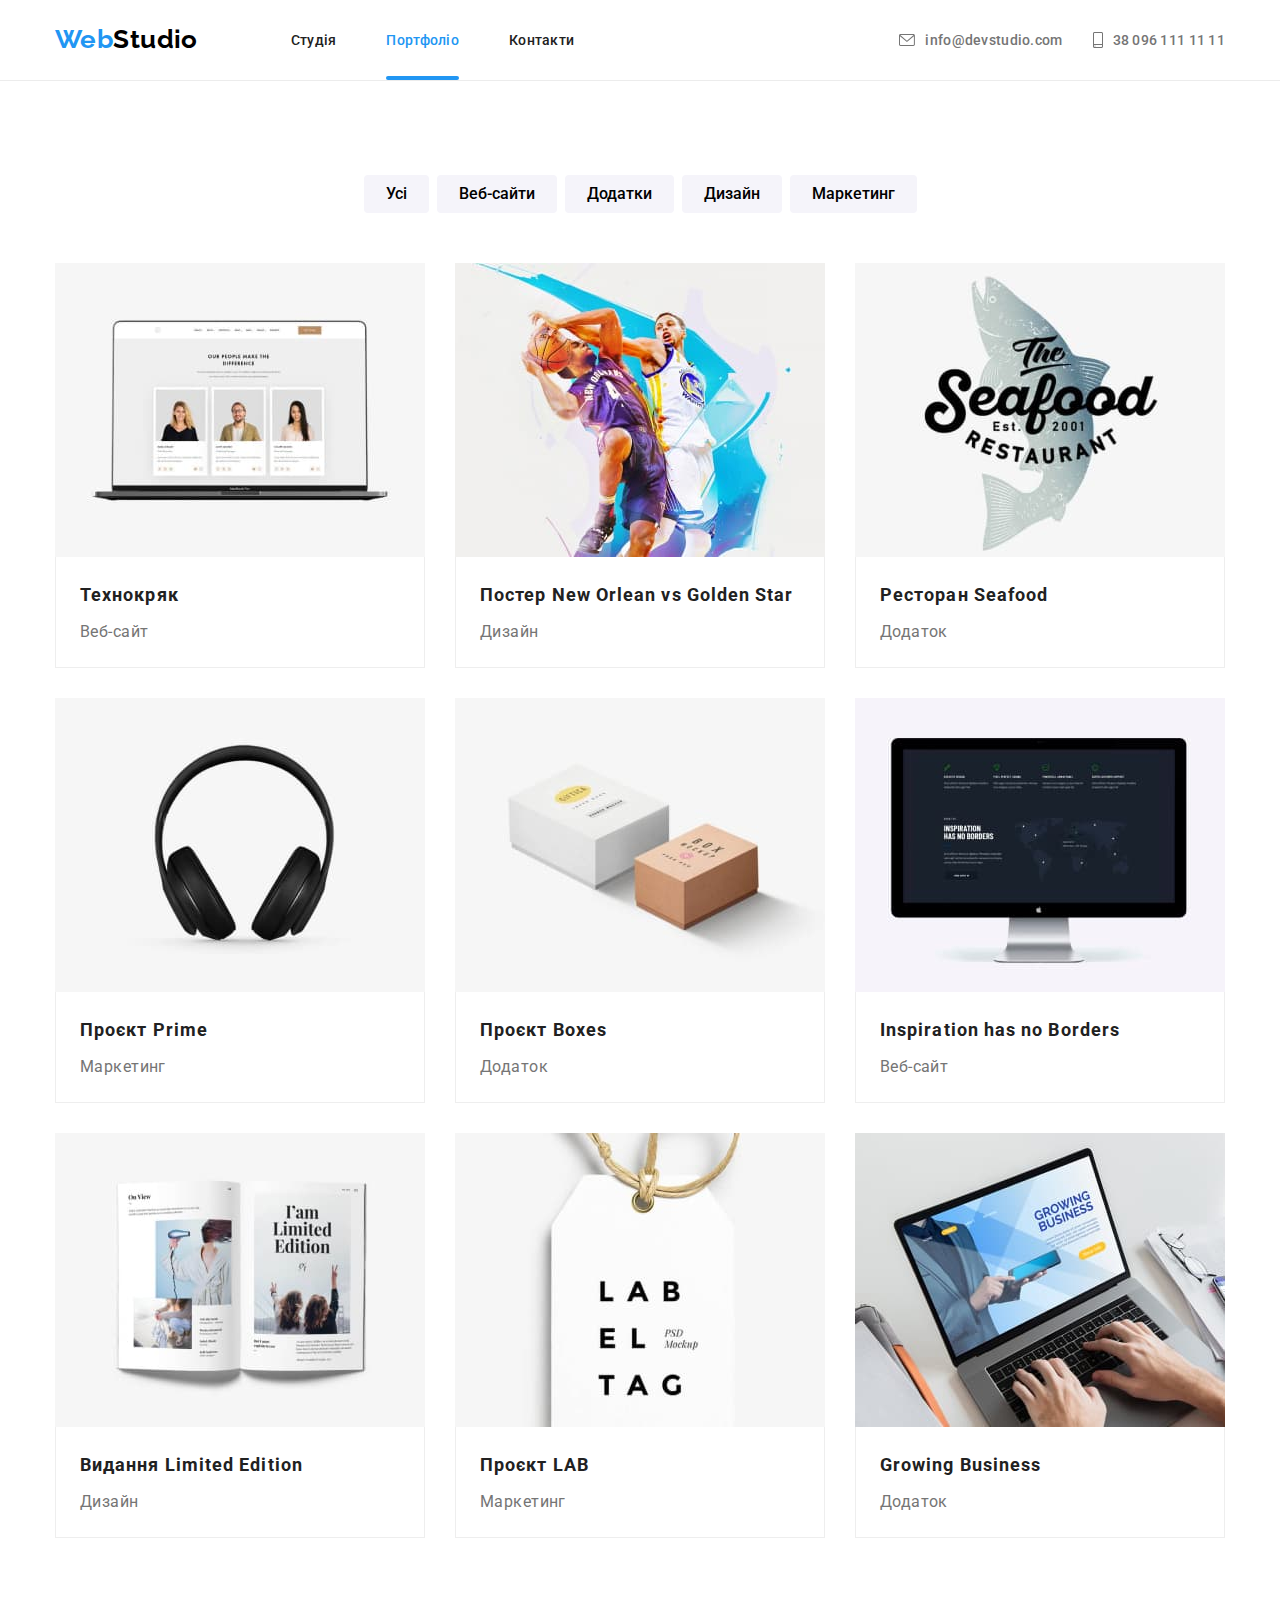
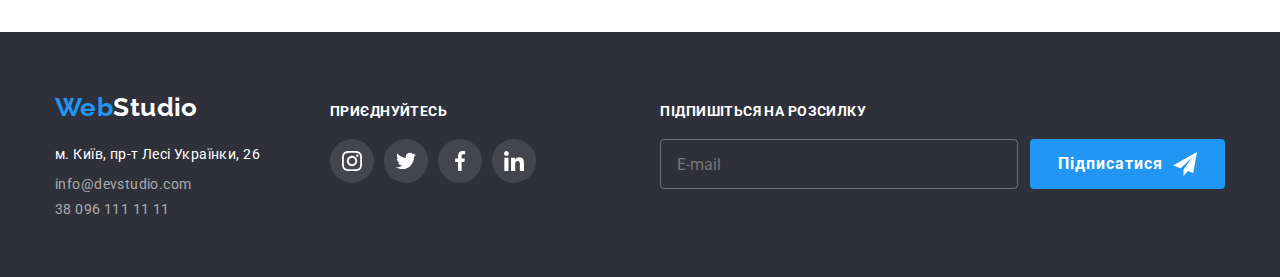
==== portfolio.html @ 938c1443 "Initial commit" ====
<!DOCTYPE html>
<html lang="uk">
<head>
    <meta charset="UTF-8">
    <meta http-equiv="X-UA-Compatible" content="IE=edge">
    <meta name="viewport" content="width=device-width, initial-scale=1.0">
    <title>Портфоліо</title>
    <link rel="preconnect" href="https://fonts.googleapis.com" />
    <link rel="preconnect" href="https://fonts.gstatic.com" crossorigin />
    <link href="https://fonts.googleapis.com/css2?family=Raleway:wght@700&family=Roboto:wght@400;500;700;900&display=swap" rel="stylesheet" />
    <link rel="stylesheet" href="https://cdnjs.cloudflare.com/ajax/libs/modern-normalize/1.1.0/modern-normalize.css" integrity="sha512-Y0MM+V6ymRKN2zStTqzQ227DWhhp4Mzdo6gnlRnuaNCbc+YN/ZH0sBCLTM4M0oSy9c9VKiCvd4Jk44aCLrNS5Q==" crossorigin="anonymous" referrerpolicy="no-referrer" />
    <link rel="stylesheet" href="./css/styles.css" />
</head>
<body>
    <header class="header">
        <div class="container link-item">
            
            <nav class="nav">
            <a class="text" href="/"><span class="web">Web</span>Studio</a>
            <ul class="header-container">
                <li class="item"><a class="header-nav-link" href="./index.html">Студія</a>
        </li>
                <li class="item">
                    <div class="position-header">
                 <a class="header-nav-link  courrent" href="./portfolio.html">
                 Портфоліо
                 </a>
             </div>
                </li>
                <li class="item">
                 <a class="header-nav-link" href="#">
                    Контакти
                 </a>
            </li>
            </ul>
            </nav>
        
            <ul class="link-item contacts-flex">
                <li>
                <a class="contacts" href="mailto:info@devstudio.com"><svg class="header-icon" width="16" height="12">
                    <use href="./images/icons.svg#icon-envelope"></use>
                </svg> info@devstudio.com</a>
            </li>
            <li>
                <a class="contacts" href="tel:+380961111111"><svg class="header-icon" width="10"  height="16">
                    <use href="./images/icons.svg#icon-smartphone"></use>
                </svg> 38 096 111 11 11</a>
            </li>
            </ul>
        </div>
    </header>
<main>
    <section class="section">
        <div class="container">
<h1 hidden>Портфоліо</h1>
<ul class="button-list">
    <li>
        <button class="button-portfolio" type="button">
            Усі </button>
    </li>
    
    <li>
        <button class="button-portfolio" type="button">
            Веб-сайти </button>
    </li>
    
    <li>
        <button class="button-portfolio" type="button">
            Додатки </button>
    </li>

    <li>
        <button class="button-portfolio" type="button">
            Дизайн </button>
    </li>
    
    <li>
        <button class="button-portfolio" type="button">
            Маркетинг </button>
    </li>
</ul>
    
<ul class="portt">

    <li class="item-portfolio">
        <a class="item-portfolio-link" href="">
            <div class="portfolio-thumb">
        <img src="./images/port1.jpg" alt="Технокряк"  width=370  height="294">
        <p class="overlay">Ресурс пропонує комплексні пропозиції з різним рівнем функціоналу та
            сервісів. Все це дозволить відвідувачу отримати
            вичерпні відомості про компанію чи приватну особу.</p>        
    </div>
<div class="img-port">
            <h2 class="portfolio-title">Технокряк</h2>
            <p class="portfolio-paragraf">Веб-сайт</p>
</div>
        </a>
    </li>

    <li class="item-portfolio">
        <div class="portfolio-thumb">
        <a class="item-portfolio-link" href="/">
        <img src="./images/port2.jpg" alt="Постер New Orlean vs Golden Star"  width=370  height="294">
        <p class="overlay">Ресурс пропонує комплексні пропозиції з різним рівнем функціоналу та
            сервісів. Все це дозволить відвідувачу отримати
            вичерпні відомості про компанію чи приватну особу.</p>        
        </a>
    </div>
        <div class="img-port">
        <h2 class="portfolio-title">Постер New Orlean vs Golden Star</h2>
        <p class="portfolio-paragraf">Дизайн</p>
        </div>
    </li>
    
    <li class="item-portfolio">
        <div class="portfolio-thumb">
        <a class="item-portfolio-link" href="/">
        <img src="./images/port3.jpg" alt="Ресторан Seafood"  width=370  height="294">
        <p class="overlay">Ресурс пропонує комплексні пропозиції з різним рівнем функціоналу та
            сервісів. Все це дозволить відвідувачу отримати
            вичерпні відомості про компанію чи приватну особу.</p>        
        </a>
    </div>
        <div class="img-port">
        <h2 class="portfolio-title">Ресторан Seafood</h2>
        <p class="portfolio-paragraf">Додаток</p>
    </div>
</li>
    <li class="item-portfolio">
        <div class="portfolio-thumb">
        <a class="item-portfolio-link" href="/">
        <img src="./images/port4.jpg" alt="Проєкт Prime"  width=370  height="294">
        <p class="overlay">Ресурс пропонує комплексні пропозиції з різним рівнем функціоналу та
            сервісів. Все це дозволить відвідувачу отримати
            вичерпні відомості про компанію чи приватну особу. </p> 
        </a>
    </div>
        <div class="img-port">
        <h2 class="portfolio-title">Проєкт Prime</h2>
        <p class="portfolio-paragraf">Маркетинг</p>
    </div>
    </li>
    <li class="item-portfolio">
        <div class="portfolio-thumb">
        <a class="item-portfolio-link" href="/">
        <img src="./images/port5.jpg" alt="Проєкт Boxes"  width=370  height="294">
        <p class="overlay">Ресурс пропонує комплексні пропозиції з різним рівнем функціоналу та
            сервісів. Все це дозволить відвідувачу отримати
            вичерпні відомості про компанію чи приватну особу. </p>        
        </a>
    </div>
        <div class="img-port">
        <h2 class="portfolio-title">Проєкт Boxes</h2>
        <p class="portfolio-paragraf">Додаток</p>
    </div>
    </li>
    <li class="item-portfolio">
        <div class="portfolio-thumb">
        <a class="item-portfolio-link" href="">
        <img src="./images/port6.jpg" alt="Inspiration has no Borders"  width=370  height="294">
        <p class="overlay">Ресурс пропонує комплексні пропозиції з різним рівнем функціоналу та
            сервісів. Все це дозволить відвідувачу отримати
            вичерпні відомості про компанію чи приватну особу.</p>        
        </a>
    </div>
        <div class="img-port">
        <h2 class="portfolio-title">Inspiration has no Borders</h2>
        <p class="portfolio-paragraf">Веб-сайт</p>
</div>
    </li>
    <li class="item-portfolio">
        <div class="portfolio-thumb">
        <a class="item-portfolio-link" href="">
        <img src="./images/port7.jpg" alt="Видання Limited Edition"  width=370  height="294">
        <p class="overlay">Ресурс пропонує комплексні пропозиції з різним рівнем функціоналу та
            сервісів. Все це дозволить відвідувачу отримати
            вичерпні відомості про компанію чи приватну особу.</p>        
        </a>
    </div>
        <div class="img-port">
        <h2 class="portfolio-title">Видання Limited Edition</h2>
        <p class="portfolio-paragraf">Дизайн</p>
        </div>
    </li>
    <li class="item-portfolio">
        <div class="portfolio-thumb">
        <a class="item-portfolio-link" href="">
        <img src="./images/port8.jpg" alt="Проєкт LAB"  width=370  height="294">
        <p class="overlay">Ресурс пропонує комплексні пропозиції з різним рівнем функціоналу та
            сервісів. Все це дозволить відвідувачу отримати
            вичерпні відомості про компанію чи приватну особу.</p>        
        </a>
    </div>
        <div class="img-port">
        <h2 class="portfolio-title">Проєкт LAB</h2>
        <p class="portfolio-paragraf">Маркетинг</p>
        </div>
    </li>
    <li class="item-portfolio">
        <div class="portfolio-thumb">
        <a class="item-portfolio-link" href="">
        <img src="./images/port9.jpg" alt="Growing Business"  width=370  height="294">
        <p class="overlay">Ресурс пропонує комплексні пропозиції з різним рівнем функціоналу та
            сервісів. Все це дозволить відвідувачу отримати
            вичерпні відомості про компанію чи приватну особу.</p>        
        </a>
    </div>
        <div class="img-port">
        <h2 class="portfolio-title">Growing Business</h2>
        <p class="portfolio-paragraf">Додаток</p>
        </div>
    </li>
</ul>
</div>
    </section>

</main>
<footer class="footer-fon">
    <div class="container foter-container">
    <div class="address-wrap">
    <a href="/" class=logo-footer>
        <span class="web">Web</span><span class="studio-white">Studio</span>
    </a>
    <address>
        <ul>
            <li class="item-footer">
                <a class="footer-google" href="https://goo.gl/maps/ibuLNQxGVC2uv8bN8">м. Київ, пр-т Лесі Українки, 26</a>
            </li>
            <li class="item-footer">
                <a class="footer-text" href="mailto:info@devstudio.com">info@devstudio.com</a>
            </li>
            <li>
                <a class="footer-text" href="tel:+380961111111">38 096 111 11 11</a>
            </li>
        </ul>
    </address>
    </div>
    <div>
    <p class="benefits-footer">приєднуйтесь</p>
    <ul class="footer-soc-list">
        <li class="footer-soc-item">
        <a class="footer-soc-link" href="">
            <svg width="20" height="20" class="footer-soc-icon">
            <use href="./images/icons.svg#icon-instagram"></use>
            </svg>
        </a>
    </li>
    <li class="footer-soc-item">
        <a class="footer-soc-link" href="">
            <svg width="20" height="20" class="footer-soc-icon">
                <use href="./images/icons.svg#icon-twittericon"></use>
            </svg>
        </a>
    </li>
    <li class="footer-soc-item">
        <a class="footer-soc-link" href="">
            <svg width="20" height="20" class="footer-soc-icon">
                <use href="./images/icons.svg#icon-facebookicon"></use>
            </svg>
        </a>
    </li>
    <li class="footer-soc-item">
        <a class="footer-soc-link" href="">
            <svg width="20" height="20" class="footer-soc-icon">
                <use href="./images/icons.svg#icon-linkedinicon"></use>
            </svg>
        </a>
    </li>
</ul>
</div>
    <form class="form-footer-input">
        <p class="label-footer">Підпишіться на розсилку</p>
        <div class="input-flex">
        <input class="footer-mail-input" type="text" placeholder="E-mail" name="mail-footer" required>
                <button class="button-footer" type="button">Підписатися<svg class="icon-footer-button" width="24" height="24">
                    <use href="./images/icons.svg#icon-iconsend"></use>
                </svg> 
            </button>
        </div>
        </form>
    </div>
    </footer>
</body>
</html>
---- css/styles.css ----
:root
{
    --blue: #2196F3;
    --white: #ffffff;
    --gray: #757575;
    --footer: rgba(255, 255, 255, 0.6);
    --logo-blk: #000000;
    --fon-footer: #2F303A;
    --botton-two: #F5F4FA;
    --border: #EEEEEE;
    --icon-fill: #AFB1B8;
    --icon-footer:rgba(255, 255, 255, 0.1);
    --close: rgba(0, 0, 0, 0.1);
    

}
h1,
h2,
h3,
h4,
h5,
h6,
p 
{
    margin: 0;
}
ul
{
    list-style: none;
    margin: 0;
    padding: 0;
}
body{
    font-family: 'Roboto', sans-serif;
    font-size: 14px;
    letter-spacing: 0.03em;
    color: #212121;
    

}
img
{
    display: block;
}
button{cursor: p;}
.text 
{
    text-decoration: none;
}
:active, :hover, :focus {
    outline: 0;
    outline-offset: 0;
}

.cards {
border: 1px solid var(--border);
}

.header-nav-link

{
text-decoration: none;
color:inherit ;
font-weight: 500;
line-height: 1.1428;
letter-spacing: 0.02em;
padding-top: 32px;
padding-bottom: 32px;
display: flex;
position: relative;
transition: color 250ms cubic-bezier(0.4, 0, 0.2, 1);
}





.courrent::after {
    position: absolute;
    left: 0;
    bottom: 0;
    content: '';
    width: 100%;
    height: 4px;
    background-color: var(--blue);
    border-radius: 2px;
}





.header-nav-link:hover,
.header-nav-link:focus
{
color: var(--blue);

}
.contacts:hover,
.contacts:focus
{
color: var(--blue);}





.courrent
{
    color: var(--blue);

}
.web
{
font-family: 'Raleway';
font-weight: 700;
font-size: 26px;
line-height: 1.1923;
color: var(--blue);}
.header
{
border-bottom: 1px solid #ECECEC;;
}
.nav{
display: flex;
margin-right: auto;
}
.text {
font-family: 'Raleway';
font-weight: 700;
font-size: 26px;
line-height: 1.1923;
color: var(--logo-blk);
display: flex;
margin-right: 93px;
padding-top: 24px;
padding-bottom: 25px;


}
.fon
{
    background-color: var(--botton-two);
}
.studio-white {
font-family: 'Raleway';
font-weight: 700;
font-size: 26px;
line-height: 1.1923;
color: var(--white);

}

.footer-fon
{
padding: 60px 0;
background-color: var(--fon-footer);



}

.contacts
{
    font-weight: 500;
    line-height: 1.1428;
    letter-spacing: 0.02em;
    color: var(--gray);
    text-decoration: none;
    display: flex;
    align-items: center;
    padding-top: 32px;
    padding-bottom: 32px;
    transition: color 250ms cubic-bezier(0.4, 0, 0.2, 1);
}

.section.padding-zero{
padding-top: 0;    
}
.header-icon{
    margin-right: 10px;
    fill: currentColor;
}



.hero {
    font-weight: 900;
    font-size: 44px;
    line-height: 1.3636; 
    letter-spacing: 0.06em;
    text-transform: uppercase;
    color: var(--white);
    width: 696px;
    margin-left: auto;
    margin-right: auto;
    text-align: center;
    margin-bottom: 30px;
}
.color-section
{
    padding: 200px 0;
    background-image: linear-gradient(rgba(47, 48, 58, 0.4), rgba(47, 48, 58, 0.4)
    ), url(../images/imgsection.jpg);
    max-width: 1600px;
    background-repeat: no-repeat;
    background-size: cover;
    margin: 0 auto;
    }

.button-section-index
{
font-weight: 700;
font-size: 16px;
line-height: 1.875;
letter-spacing: 0.06em;
cursor: pointer;
background: var(--blue);
color: var(--white);
border-radius: 4px;
border: none;
padding: 10px 32px;
min-width: 216px;
text-align: center;
margin-left: auto;
margin-right: auto;
display: flex;
justify-content: center;
margin-bottom: 30px;
}

.third-pad
{
padding-top: 0;
}

.button-first
{
    margin-left: auto;
    margin-right: auto;
    display: flex;
    justify-content: center;
}
.item-perevagu
{
flex-basis: calc(100% - 90px)/4;
}
.paragraph-title-benefits
{
font-weight: 400;
line-height: 1.7142;


color: var(--gray);
}
.section-title-benefits
{
font-size: 14px;
line-height: 1.1428;
margin-bottom: 10px;
}
.section-title-text
{
font-size: 36px;
line-height: 1.1666;
margin-bottom: 50px;
text-align: center;
}
.section-title-text-last
{
font-size: 36px;
line-height: 1.1666;
margin-bottom: 50px;
margin-left: auto;
margin-right: auto;
text-align: center;
}


.gap-list
{
    display: flex;
    gap: 30px;
}

.box-trumb
{position: relative;

}
.box-text {
    font-weight: 700;
    line-height: calc(16 / 14);
    text-align: center;
    text-transform: uppercase;
    color: var(--white)

}

.box-block {
    position: absolute;
    left: 0;
    bottom: 0;
    display: flex;
    justify-content: center;
    align-items: center;
    width: 370px;
    height: 70px;
    background-color: rgba(47, 48, 58, 0.8);
}
    
.box-item
{
    width: calc((100% - 60px)/3);
}

.item-pers
{
    width: calc((100% - 9px)/4);
    background-color: var(--white);
    
}
.footer-google
{
font-weight: normal;
line-height: 1.7142;
color: var(--white);
text-decoration: none;
transition: color 250ms cubic-bezier(0.4, 0, 0.2, 1);
}
.item-footer {
margin-bottom: 9px;
}



.footer-text
{
        font-weight: normal;
        line-height: 0.5833;
        text-decoration: none;
        color: var(--footer);
        transition: color 250ms cubic-bezier(0.4, 0, 0.2, 1);
}
.profession-size
{
    padding-bottom: 30px;
    padding-top: 30px;
    
}
.section-name
{
font-weight: 500;
font-size: 16px;
line-height: 1.1875;
margin-bottom: 10px; 
text-align: center;
}
.profession
{
font-size: 16px;
line-height: 1.1875;
color: var(--gray);
text-align: center;
margin-bottom: 16px;
}
.team-list-icon{
    display: flex;
    justify-content: center;
    gap: 10px;

}
.team-icon-item{
    width: 44px;
    height: 44px;
}
.team-link-icon{
    width: 100%;
    height: 100%;
    display: flex;
    justify-content: center;
    align-items: center;
    color: var(--icon-fill);
    border-radius: 50%;
    background-color: transparent;
    transition: fill 250ms cubic-bezier(0.4, 0, 0.2, 1), background-color 250ms cubic-bezier(0.4, 0, 0.2, 1);

}
.team-link-icon:hover, 
.team-link-icon:focus
{
color: var(--white);
background-color: var(--blue);
}
.team-icon{
    fill: currentColor;
}
.button-portfolio {
font-family: inherit;
cursor: pointer;
font-weight: 500;
font-size: 16px;
line-height: 1.625;
background: var(--botton-two);
border: none;
padding: 6px 22px;
text-align: center;
border-radius: 4px;
transition: color 250ms cubic-bezier(0.4, 0, 0.2, 1), background-color 250ms cubic-bezier(0.4, 0, 0.2, 1);
}
.button-portfolio:hover,
.button-portfolio:focus
{
background-color: var(--blue);
color: var(--white);
box-shadow: 0px 3px 1px rgba(0, 0, 0, 0.1), 0px 1px 2px rgba(0, 0, 0, 0.08), 0px 2px 2px rgba(0, 0, 0, 0.12);
}
.portfolio-title {
font-size: 18px;
line-height: 2;
letter-spacing: 0.06em;
margin-bottom: 4px;
}
.portfolio-paragraf {
    font-weight: 400;
    font-size: 16px;
    line-height: 1.875;
    color: var(--gray); 
}
.item-portfolio-link
{
display: block;
text-decoration: none;
color: inherit;
}
.item-portfolio-link:hover,
.item-portfolio-link:focus
{
    box-shadow: 0px 1px 1px rgba(0, 0, 0, 0.12), 0px 4px 4px rgba(0, 0, 0, 0.06), 1px 4px 6px rgba(0, 0, 0, 0.16);
}
.portfolio-thumb {
    position: relative;
    overflow: hidden;
}

.item-portfolio:hover .overlay {
    transform: translateY(0);
}


.overlay {
    content: "";
    position: absolute;
    width: 100%;
    height: 100%;
    top: 0;
    left: 0;
    padding: 63px 44px;
    font-size: 18px;
    line-height: 1.55;
    background-color: rgba(33, 150, 243, 0.9);
    transform: translateY(+100%);
    transition: transform 250ms cubic-bezier(0.4, 0, 0.2, 1);
    color: var(--white);
}

.hero-last-section {
font-size: 36px;
line-height: 1.1666;
text-align: center;
margin-bottom: 50px;

}
.clien-list {
    display: flex;
    gap: 30px;
}
.clien-item {
    width: 170px;
    height: 92px;
}
.link-clien {
    width: 100%;
    height: 100%;
    display: flex;
    justify-content: center;
    align-items: center;
    border: 1px solid var(--icon-fill);
    border-radius: 4px;
    color: var(--icon-fill); 
    transition: fill 250ms cubic-bezier(0.4, 0, 0.2, 1);
    transition: border-color 250ms cubic-bezier(0.4, 0, 0.2, 1);
}
.link-clien:hover,
.link-clien:focus
{
    color: var(--blue);
    border-color: var(--blue);
}
.icon-client {
    fill: currentColor;

}


address
{
    font-style: normal;
}
.container
{
width: 1200px;
padding-left: 15px;
padding-right: 15px;
margin: 0 auto;


}
.section
{
padding-top: 94px;
padding-bottom: 94px; 
}
.img-port
{
    padding: 20px 24px;
    border: 1px solid var(--border);
    border-top: none;
}

.portt {
    display: flex;
    gap: 30px;
    flex-wrap: wrap;
}
.item-portfolio {
    width: calc((100% - 60px)/3);
    transition: box-shadow 250ms cubic-bezier(0.4, 0, 0.2, 1);
 }
    
.section-paragraph
{
    display: flex;
    gap: 30px;

}
.icon-wrap{
    
    height: 120px;
    background-color:var(--botton-two);
    border-radius: 4px;
    display: flex;
    justify-content: center;
    align-items: center;
    margin-bottom: 30px;
}
.button-list
{
    display: flex;
    margin-bottom: 50px;
    gap:8px;
    justify-content: center;
}



.link-item
{
    display: flex;
}
.header-container
{
    gap: 50px;
    display: flex;
    text-align: center;
    

}

.contacts-flex
{
    
    gap: 30px;
}
.logo-footer
{
    display: block;
    margin-bottom: 20px;
    text-decoration: none;

}
.footer-google:hover
{
    color: var(--blue);
}
.footer-text:hover
{
    color: var(--blue);

}

.footer-soc-item {
    width: 44px;
    height: 44px;

}
.footer-soc-link {
width: 100%;
height: 100%;
display: flex;
justify-content: center;
align-items: center;
border-radius: 50%;
background-color: var(--icon-footer);
transition: fill 250ms cubic-bezier(0.4, 0, 0.2, 1), background-color 250ms cubic-bezier(0.4, 0, 0.2, 1);

}

.footer-soc-link:hover,
.footer-soc-link:focus
{
    background-color: var(--blue);
}

.footer-soc-icon {
    fill: var(--white);

}
.footer-soc-list
{
    display: flex;
    gap: 10px;
    justify-content: center;

}
.foter-container
{
    display: flex;
    align-items: baseline;
}
.benefits-footer
{
font-weight: 700;
line-height: calc(16 / 14);
text-transform: uppercase;
color: var(--white);
margin-bottom: 20px;

}
.address-wrap
{
    margin-right: 70px;

}
.label-footer
{
    font-weight: 700;
    line-height: calc(16 / 14);
    text-transform: uppercase;
    color: var(--white);
    margin-bottom: 20px;

}

.form-footer-input
{
margin-left: auto;

}
.input-flex
{
    display: flex;
    justify-content: center;
    align-items: center;
    gap: 12px;
}

.button-footer
{
    padding: 10px 28px;
background-color: var(--blue);
border: none;
border-radius: 4px;
color: var(--white);
display: flex;
justify-content: center;
cursor: pointer;
align-items: center;
font-weight: 700;
font-size: 16px;
line-height: calc(30 / 16);
gap: 10px;
letter-spacing: 0.06em;
}

.footer-mail-input
{

width: 358px;
height: 50px;
border: 1px solid rgba(255, 255, 255, 0.3);
border-radius: 4px;
background-color: transparent;
font-size: 16px;
line-height: calc(20 / 16);
align-items: center;
justify-content: center;
padding-left: 16px;
color: var(--white);
}
.footer-mail-input::placeholder
{
font-size: 16px;


}

.icon-footer-button
{
    fill: var(--white);
justify-content: center;

}
.backdrop
{
    position: fixed;
    top: 0;
    left: 0;
    width: 100%;
    height: 100%;
    background-color: rgba(0, 0, 0, 0.2);
    opacity: 1;
    transition: opacity 250ms cubic-bezier(0.4, 0, 0.2, 1);

}
.modal 
{
width: 528px;
padding: 40px;
min-height: 581px;
background-color: #fff;
border-radius: 1px;
position: absolute;
top: 50%;
left: 50%;
border-radius: 4px;
box-shadow: 0px 1px 3px rgba(0, 0, 0, 0.12), 0px 1px 1px rgba(0, 0, 0, 0.14), 0px 2px 1px rgba(0, 0, 0, 0.2);
transform: translate(-50%, -50%) scale(1);
transition: transform 250ms cubic-bezier(0.4, 0, 0.2, 1);
}
.backdrop.is-hidden {
    opacity: 0;
    pointer-events: none;
}
.is-hidden
{
opacity: 0;
pointer-events: none;
visibility: 0;
}
.backdrop.is-hidden .modal {
    transform: translate(-50%, -50%) scale(0.5);
}

    .modal-close {
        position: absolute;
        top: 8px;
        right: 8px;
        width: 30px;
        height: 30px;
        background-color: var(--white);
        border-radius: 50%;;
        cursor: pointer;
        border: 1px solid var(--close);
        transition: border 250ms cubic-bezier(0.4, 0, 0.2, 1),
            color 250ms cubic-bezier(0.4, 0, 0.2, 1);
    }
    
    .modal-close:hover,
    .modal-close:focus {
        border: 1px solid var(--blue);
        color: var(--blue);
}
.icon-modal:hover,
.icon-modal:focus
{
    fill: var(--blue);
}

.icon-modal:focus{
    transition: transform 250ms cubic-bezier(0.4, 0, 0.2, 1);
}
.modal-title {

font-weight: 700;
font-size: 20px;
line-height: calc (23 / 20);
text-align: center;
margin-bottom: 12px;
}
.modal-form {

}
.modal-input {
    width: 100%;
    height: 40px;
    border-radius: 4px;
    border: 1px solid rgba(33, 33, 33, 0.2);
    background-color: transparent;
    padding-left: 42px;
    transition: border 250ms cubic-bezier(0.4, 0, 0.2, 1), fill 250ms cubic-bezier(0.4, 0, 0.2, 1);

}
    .modal-input::placeholder
    {
font-size: 12px;
    }


.modal-input:hover,
.modal-input:focus {
    border-color: var(--blue);
}
.modal-input:focus + .modal-icon
{
    fill: var(--blue);
}



.textarea:focus,
.textarea:hover
{
    border-color:var(--blue);}

.textarea {
    width: 100%;
    height: 120px;
    border-radius: 4px;
    border: 1px solid rgba(33, 33, 33, 0.2);
    padding: 12px 16px;
    font-size: 12px;
line-height: calc(16 / 12);
letter-spacing: 0.01em;
color: rgba(117, 117, 117, 0.5);
margin-bottom: 20px;
resize: none;
transition: border 250ms cubic-bezier(0.4, 0, 0.2, 1);
color: #303030;

}

.input-label
{
    font-size: 12px;
    display: block;
    position: relative;
    transition: border 250ms cubic-bezier(0.4, 0, 0.2, 1);
    margin-bottom: 10px;
    
}
.input-label span {
    display: block;

margin-bottom: 4px;
font-weight: 400;
letter-spacing: 0.01em;
color: var(--gray)


}

.modal-input::placeholder
{
    font-size: 16px;
}
.modal-icon{
    position: absolute;
    left: 12px;
    top: 50%;
    transform: translateY(-50%);
}
.input-wrap{
    position: relative;
    margin-bottom: 10px;
    
}
.link-modal
{
    color: var(--blue);
margin-left: 3px;
line-height: calc(24 / 14);

-webkit-text-decoration-style: underline;
text-decoration-style: underline;
text-underline-offset: 3px;
}
.button-modal
{
    text-align: center;
    padding: 10px 52px;
    text-align: center;
    margin-left: auto;
    margin-right: auto;
    display: flex;
    justify-content: center;
    min-width: 200px;
    cursor: pointer;
    background: var(--blue);
    color: var(--white);
    font-weight: 700;
    font-size: 16px;
    line-height: calc(30 / 16);
    border: none;
    border-radius: 4px;
    display: flex;
    align-items: center;
    text-align: center;
    letter-spacing: 0.06em;
    margin-top: 30px;
    
}




.check-text span {
    width: 16px;
    height: 15px;
    border: 2px solid var(--logo-blk);
    margin-right: 7px;
    border-radius: 2px;
    display: flex;
    align-items: center;
    justify-content: center;
    fill: transparent;
}

.hide{
-webkit-appearance: none;
-moz-appearance: none;
appearance: none;
}

.check-text {
    
    font-size: 14px;
    display: flex;
    align-items: center;
    color: var(--gray);


}
    
    
    .modal-check:checked + .check-text span {
        background-color: var(--blue);
        border: none;
        fill: var(--white);
    }
.modal-field
{
display: flex;
justify-content: center;

}

..modal-check:checked + .check-icon {
    background-color: #2196F3;
}
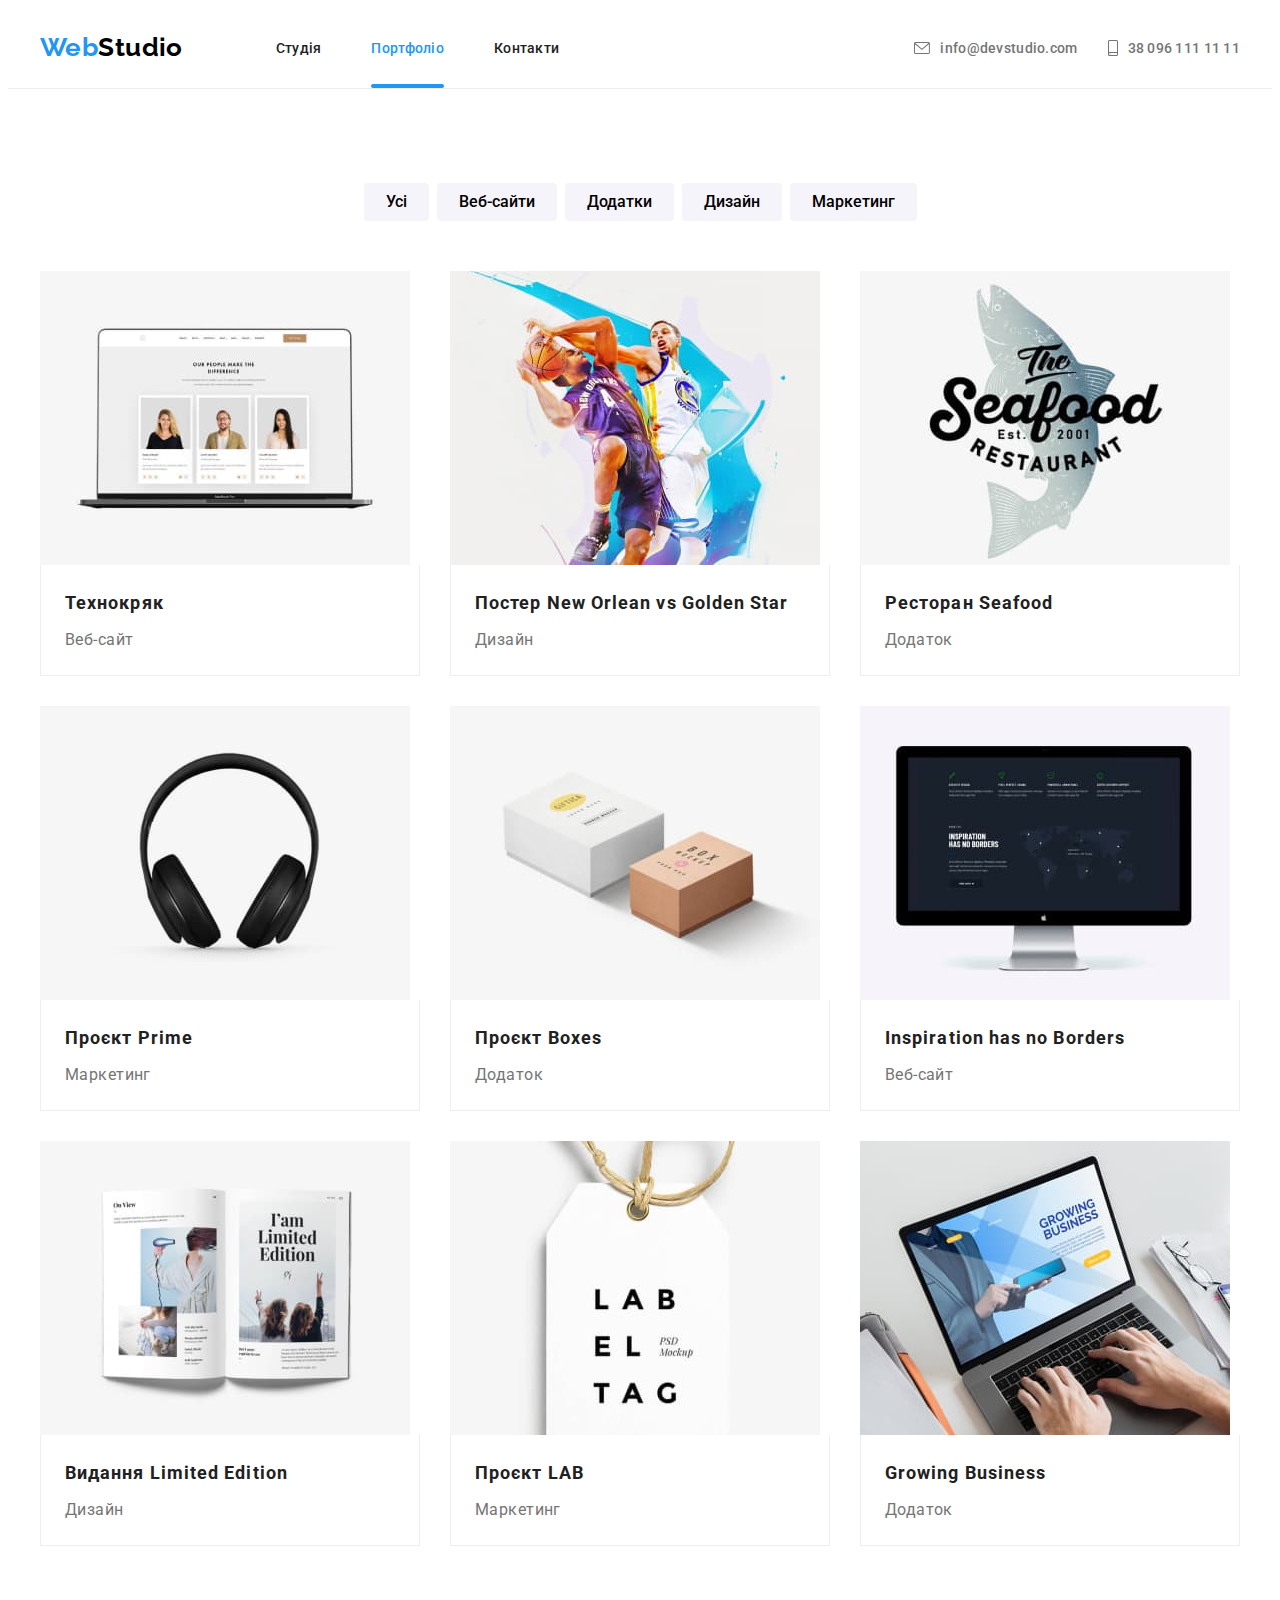
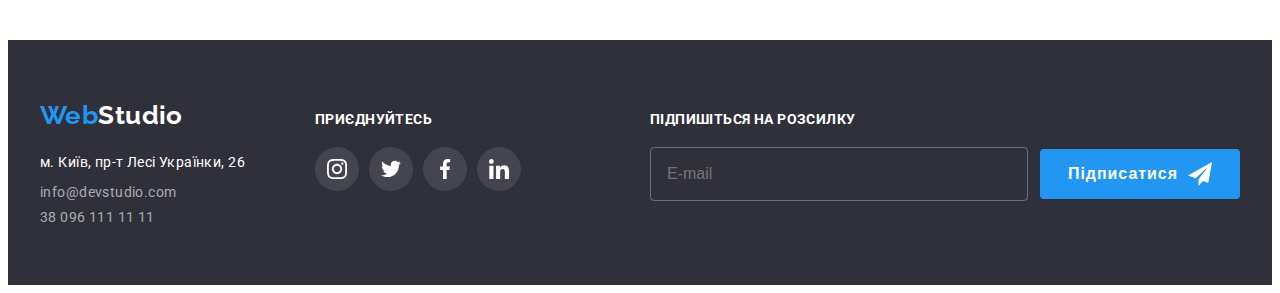
==== commit 58e76126: "scss" ====
--- a/portfolio.html
+++ b/portfolio.html
@@ -8,8 +8,8 @@
     <link rel="preconnect" href="https://fonts.googleapis.com" />
     <link rel="preconnect" href="https://fonts.gstatic.com" crossorigin />
     <link href="https://fonts.googleapis.com/css2?family=Raleway:wght@700&family=Roboto:wght@400;500;700;900&display=swap" rel="stylesheet" />
-    <link rel="stylesheet" href="https://cdnjs.cloudflare.com/ajax/libs/modern-normalize/1.1.0/modern-normalize.css" integrity="sha512-Y0MM+V6ymRKN2zStTqzQ227DWhhp4Mzdo6gnlRnuaNCbc+YN/ZH0sBCLTM4M0oSy9c9VKiCvd4Jk44aCLrNS5Q==" crossorigin="anonymous" referrerpolicy="no-referrer" />
-    <link rel="stylesheet" href="./css/styles.css" />
+    <link rel="stylesheet" href="https://cdnjs.cloudflare.com/ajax/libs/modern-normalize/1.1.0/modern-normalize.min.css" integrity="sha512-wpPYUAdjBVSE4KJnH1VR1HeZfpl1ub8YT/NKx4PuQ5NmX2tKuGu6U/JRp5y+Y8XG2tV+wKQpNHVUX03MfMFn9Q==" crossorigin="anonymous" referrerpolicy="no-referrer" />
+    <link rel="stylesheet" href="./css/main.min.css" />
 </head>
 <body>
     <header class="header">
--- a/css/main.min.css
+++ b/css/main.min.css
@@ -0,0 +1 @@
+:root{--blue: #2196F3;--white: #ffffff;--gray: #757575;--footer: rgba(255, 255, 255, 0.6);--logo-blk: #000000;--fon-footer: #2F303A;--botton-two: #F5F4FA;--border: #EEEEEE;--icon-fill: #AFB1B8;--icon-footer:rgba(255, 255, 255, 0.1);--close: rgba(0, 0, 0, 0.1)}body{font-family:"Roboto",sans-serif;font-size:14px;letter-spacing:.03em;color:#212121}h1,h2,h3,h4,h5,h6,p{margin:0}ul{list-style:none;margin:0;padding:0}img{display:block}button{cursor:pointer}.text{text-decoration:none}:active,:hover,:focus{outline:0;outline-offset:0}address{font-style:normal}.is-hidden{opacity:0;pointer-events:none;visibility:0}.hide{-webkit-appearance:none;-moz-appearance:none;appearance:none}.container{width:1200px;padding-left:15px;padding-right:15px;margin:0 auto}.section{padding-top:94px;padding-bottom:94px}.web{font-family:"Raleway";font-weight:700;font-size:26px;line-height:1.1923;color:var(--blue)}.studio-white{font-family:"Raleway";font-weight:700;font-size:26px;line-height:1.1923;color:var(--white)}.logo-footer{display:block;margin-bottom:20px;text-decoration:none}.header-nav-link{text-decoration:none;color:inherit;font-weight:500;line-height:1.1428;letter-spacing:.02em;padding-top:32px;padding-bottom:32px;display:-webkit-box;display:-ms-flexbox;display:flex;position:relative;-webkit-transition:color 250ms cubic-bezier(0.4, 0, 0.2, 1);transition:color 250ms cubic-bezier(0.4, 0, 0.2, 1)}.header-nav-link:hover,.header-nav-link:focus{color:var(--blue)}.courrent{color:var(--blue)}.courrent::after{position:absolute;left:0;bottom:0;content:"";width:100%;height:4px;background-color:var(--blue);border-radius:2px}.contacts{font-weight:500;line-height:1.1428;letter-spacing:.02em;color:var(--gray);text-decoration:none;display:-webkit-box;display:-ms-flexbox;display:flex;-webkit-box-align:center;-ms-flex-align:center;align-items:center;padding-top:32px;padding-bottom:32px;-webkit-transition:color 250ms cubic-bezier(0.4, 0, 0.2, 1);transition:color 250ms cubic-bezier(0.4, 0, 0.2, 1)}.contacts:hover,.contacts:focus{color:var(--blue)}.header{border-bottom:1px solid #ececec}.nav{display:-webkit-box;display:-ms-flexbox;display:flex;margin-right:auto}.text{font-family:"Raleway";font-weight:700;font-size:26px;line-height:1.1923;color:var(--logo-blk);display:-webkit-box;display:-ms-flexbox;display:flex;margin-right:93px;padding-top:24px;padding-bottom:25px}.header-icon{margin-right:10px;fill:currentColor}.hero{font-weight:900;font-size:44px;line-height:1.3636;letter-spacing:.06em;text-transform:uppercase;color:var(--white);width:696px;margin-left:auto;margin-right:auto;text-align:center;margin-bottom:30px}.color-section{padding:200px 0;background-image:-webkit-gradient(linear, left top, left bottom, from(rgba(47, 48, 58, 0.4)), to(rgba(47, 48, 58, 0.4))),url(../images/imgsection.jpg);background-image:linear-gradient(rgba(47, 48, 58, 0.4), rgba(47, 48, 58, 0.4)),url(../images/imgsection.jpg);max-width:1600px;background-repeat:no-repeat;background-size:cover;margin:0 auto}.button-section-index{font-weight:700;font-size:16px;line-height:1.875;letter-spacing:.06em;cursor:pointer;background:var(--blue);color:var(--white);border-radius:4px;border:none;padding:10px 32px;min-width:216px;text-align:center;margin-left:auto;margin-right:auto;display:-webkit-box;display:-ms-flexbox;display:flex;-webkit-box-pack:center;-ms-flex-pack:center;justify-content:center;margin-bottom:30px}.item-perevagu{-ms-flex-preferred-size:calc(100% - 90px)/4;flex-basis:calc(100% - 90px)/4}.paragraph-title-benefits{font-weight:400;line-height:1.7142;color:var(--gray)}.section-title-benefits{font-size:14px;line-height:1.1428;margin-bottom:10px}.icon-wrap{height:120px;background-color:var(--botton-two);border-radius:4px;display:-webkit-box;display:-ms-flexbox;display:flex;-webkit-box-pack:center;-ms-flex-pack:center;justify-content:center;-webkit-box-align:center;-ms-flex-align:center;align-items:center;margin-bottom:30px}.section-paragraph{display:-webkit-box;display:-ms-flexbox;display:flex;gap:30px}.section .padding-zero{padding-top:0}.third-pad{padding-top:0}.section-title-text{font-size:36px;line-height:1.1666;margin-bottom:50px;text-align:center}.fon{background-color:var(--botton-two)}.gap-list{display:-webkit-box;display:-ms-flexbox;display:flex;gap:30px}.box-trumb{position:relative}.box-text{font-weight:700;line-height:1.1428571429;text-align:center;text-transform:uppercase;color:var(--white)}.box-block{position:absolute;left:0;bottom:0;display:-webkit-box;display:-ms-flexbox;display:flex;-webkit-box-pack:center;-ms-flex-pack:center;justify-content:center;-webkit-box-align:center;-ms-flex-align:center;align-items:center;width:370px;height:70px;background-color:rgba(47,48,58,.8)}.box-item{width:calc((100% - 60px)/3)}.section-title-text-last{font-size:36px;line-height:1.1666;margin-bottom:50px;margin-left:auto;margin-right:auto;text-align:center}.item-pers{width:calc((100% - 9px)/4);background-color:var(--white)}.profession-size{padding-bottom:30px;padding-top:30px}.section-name{font-weight:500;font-size:16px;line-height:1.1875;margin-bottom:10px;text-align:center}.profession{font-size:16px;line-height:1.1875;color:var(--gray);text-align:center;margin-bottom:16px}.team-list-icon{display:-webkit-box;display:-ms-flexbox;display:flex;-webkit-box-pack:center;-ms-flex-pack:center;justify-content:center;gap:10px}.team-icon-item{width:44px;height:44px}.team-link-icon{width:100%;height:100%;display:-webkit-box;display:-ms-flexbox;display:flex;-webkit-box-pack:center;-ms-flex-pack:center;justify-content:center;-webkit-box-align:center;-ms-flex-align:center;align-items:center;color:var(--icon-fill);border-radius:50%;background-color:rgba(0,0,0,0);-webkit-transition:fill 250ms cubic-bezier(0.4, 0, 0.2, 1),background-color 250ms cubic-bezier(0.4, 0, 0.2, 1);transition:fill 250ms cubic-bezier(0.4, 0, 0.2, 1),background-color 250ms cubic-bezier(0.4, 0, 0.2, 1)}.team-link-icon:hover,.team-link-icon:focus{color:var(--white);background-color:var(--blue)}.team-icon{fill:currentColor}.clien-list{display:-webkit-box;display:-ms-flexbox;display:flex;gap:30px}.clien-item{width:170px;height:92px}.link-clien{width:100%;height:100%;display:-webkit-box;display:-ms-flexbox;display:flex;-webkit-box-pack:center;-ms-flex-pack:center;justify-content:center;-webkit-box-align:center;-ms-flex-align:center;align-items:center;border:1px solid var(--icon-fill);border-radius:4px;color:var(--icon-fill);-webkit-transition:fill 250ms cubic-bezier(0.4, 0, 0.2, 1);transition:fill 250ms cubic-bezier(0.4, 0, 0.2, 1);-webkit-transition:border-color 250ms cubic-bezier(0.4, 0, 0.2, 1);transition:border-color 250ms cubic-bezier(0.4, 0, 0.2, 1)}.link-clien:hover,.link-clien:focus{color:var(--blue);border-color:var(--blue)}.icon-client{fill:currentColor}.hero-last-section{font-size:36px;line-height:1.1666;text-align:center;margin-bottom:50px}.footer-google{font-weight:normal;line-height:1.7142;color:var(--white);text-decoration:none;-webkit-transition:color 250ms cubic-bezier(0.4, 0, 0.2, 1);transition:color 250ms cubic-bezier(0.4, 0, 0.2, 1)}.item-footer{margin-bottom:9px}.item-footer:hover{color:var(--blue)}.footer-text{font-weight:normal;line-height:.5833;text-decoration:none;color:var(--footer);-webkit-transition:color 250ms cubic-bezier(0.4, 0, 0.2, 1);transition:color 250ms cubic-bezier(0.4, 0, 0.2, 1)}.footer-text:hover{color:var(--blue)}.footer-fon{padding:60px 0;background-color:var(--fon-footer)}.footer-soc-item{width:44px;height:44px}.footer-soc-link{width:100%;height:100%;display:-webkit-box;display:-ms-flexbox;display:flex;-webkit-box-pack:center;-ms-flex-pack:center;justify-content:center;-webkit-box-align:center;-ms-flex-align:center;align-items:center;border-radius:50%;background-color:var(--icon-footer);-webkit-transition:fill 250ms cubic-bezier(0.4, 0, 0.2, 1),background-color 250ms cubic-bezier(0.4, 0, 0.2, 1);transition:fill 250ms cubic-bezier(0.4, 0, 0.2, 1),background-color 250ms cubic-bezier(0.4, 0, 0.2, 1)}.footer-soc-link:hover,.footer-soc-link:focus{background-color:var(--blue)}.footer-soc-icon{fill:var(--white)}.footer-soc-list{display:-webkit-box;display:-ms-flexbox;display:flex;gap:10px;-webkit-box-pack:center;-ms-flex-pack:center;justify-content:center}.foter-container{display:-webkit-box;display:-ms-flexbox;display:flex;-webkit-box-align:baseline;-ms-flex-align:baseline;align-items:baseline}.benefits-footer{font-weight:700;line-height:1.1428571429;text-transform:uppercase;color:var(--white);margin-bottom:20px}.address-wrap{margin-right:70px}.label-footer{font-weight:700;line-height:1.1428571429;text-transform:uppercase;color:var(--white);margin-bottom:20px}.form-footer-input{margin-left:auto}.input-flex{display:-webkit-box;display:-ms-flexbox;display:flex;-webkit-box-pack:center;-ms-flex-pack:center;justify-content:center;-webkit-box-align:center;-ms-flex-align:center;align-items:center;gap:12px}.button-footer{padding:10px 28px;background-color:var(--blue);border:none;border-radius:4px;color:var(--white);display:-webkit-box;display:-ms-flexbox;display:flex;-webkit-box-pack:center;-ms-flex-pack:center;justify-content:center;cursor:pointer;-webkit-box-align:center;-ms-flex-align:center;align-items:center;font-weight:700;font-size:16px;line-height:1.875;gap:10px;letter-spacing:.06em}.footer-mail-input{width:358px;height:50px;border:1px solid rgba(255,255,255,.3);border-radius:4px;background-color:rgba(0,0,0,0);font-size:16px;line-height:1.25;-webkit-box-align:center;-ms-flex-align:center;align-items:center;-webkit-box-pack:center;-ms-flex-pack:center;justify-content:center;padding-left:16px;color:var(--white)}.footer-mail-input:placeholder{font-size:16px}.icon-footer-button{fill:var(--white);-webkit-box-pack:center;-ms-flex-pack:center;justify-content:center}.button-portfolio{font-family:inherit;cursor:pointer;font-weight:500;font-size:16px;line-height:1.625;background:var(--botton-two);border:none;padding:6px 22px;text-align:center;border-radius:4px;-webkit-transition:color 250ms cubic-bezier(0.4, 0, 0.2, 1),background-color 250ms cubic-bezier(0.4, 0, 0.2, 1);transition:color 250ms cubic-bezier(0.4, 0, 0.2, 1),background-color 250ms cubic-bezier(0.4, 0, 0.2, 1)}.button-portfolio:hover,.button-portfolio:focus{background-color:var(--blue);color:var(--white);-webkit-box-shadow:0px 3px 1px rgba(0,0,0,.1),0px 1px 2px rgba(0,0,0,.08),0px 2px 2px rgba(0,0,0,.12);box-shadow:0px 3px 1px rgba(0,0,0,.1),0px 1px 2px rgba(0,0,0,.08),0px 2px 2px rgba(0,0,0,.12)}.portfolio-title{font-size:18px;line-height:2;letter-spacing:.06em;margin-bottom:4px}.portfolio-paragraf{font-weight:400;font-size:16px;line-height:1.875;color:var(--gray)}.item-portfolio-link{display:block;text-decoration:none;color:inherit}.item-portfolio-link:hover,.item-portfolio-link:focus{-webkit-box-shadow:0px 1px 1px rgba(0,0,0,.12),0px 4px 4px rgba(0,0,0,.06),1px 4px 6px rgba(0,0,0,.16);box-shadow:0px 1px 1px rgba(0,0,0,.12),0px 4px 4px rgba(0,0,0,.06),1px 4px 6px rgba(0,0,0,.16)}.portfolio-thumb{position:relative;overflow:hidden}.overlay{content:"";position:absolute;width:100%;height:100%;top:0;left:0;padding:63px 44px;font-size:18px;line-height:1.55;background-color:rgba(33,150,243,.9);-webkit-transform:translateY(100%);transform:translateY(100%);-webkit-transition:-webkit-transform 250ms cubic-bezier(0.4, 0, 0.2, 1);transition:-webkit-transform 250ms cubic-bezier(0.4, 0, 0.2, 1);transition:transform 250ms cubic-bezier(0.4, 0, 0.2, 1);transition:transform 250ms cubic-bezier(0.4, 0, 0.2, 1), -webkit-transform 250ms cubic-bezier(0.4, 0, 0.2, 1);color:var(--white)}.item-portfolio:hover .overlay{-webkit-transform:translateY(0);transform:translateY(0)}.img-port{padding:20px 24px;border:1px solid var(--border);border-top:none}.portt{display:-webkit-box;display:-ms-flexbox;display:flex;gap:30px;-ms-flex-wrap:wrap;flex-wrap:wrap}.item-portfolio{width:calc((100% - 60px)/3);-webkit-transition:-webkit-box-shadow 250ms cubic-bezier(0.4, 0, 0.2, 1);transition:-webkit-box-shadow 250ms cubic-bezier(0.4, 0, 0.2, 1);transition:box-shadow 250ms cubic-bezier(0.4, 0, 0.2, 1);transition:box-shadow 250ms cubic-bezier(0.4, 0, 0.2, 1), -webkit-box-shadow 250ms cubic-bezier(0.4, 0, 0.2, 1)}.button-list{display:-webkit-box;display:-ms-flexbox;display:flex;margin-bottom:50px;gap:8px;-webkit-box-pack:center;-ms-flex-pack:center;justify-content:center}.link-item{display:-webkit-box;display:-ms-flexbox;display:flex}.header-container{gap:50px;display:-webkit-box;display:-ms-flexbox;display:flex;text-align:center}.contacts-flex{gap:30px}.backdrop{position:fixed;top:0;left:0;width:100%;height:100%;background-color:rgba(0,0,0,.2);opacity:1;-webkit-transition:opacity 250ms cubic-bezier(0.4, 0, 0.2, 1);transition:opacity 250ms cubic-bezier(0.4, 0, 0.2, 1)}.backdrop.is-hidden{opacity:0;pointer-events:none}.modal{width:528px;padding:40px;min-height:581px;background-color:#fff;border-radius:1px;position:absolute;top:50%;left:50%;border-radius:4px;-webkit-box-shadow:0px 1px 3px rgba(0,0,0,.12),0px 1px 1px rgba(0,0,0,.14),0px 2px 1px rgba(0,0,0,.2);box-shadow:0px 1px 3px rgba(0,0,0,.12),0px 1px 1px rgba(0,0,0,.14),0px 2px 1px rgba(0,0,0,.2);-webkit-transform:translate(-50%, -50%) scale(1);transform:translate(-50%, -50%) scale(1);-webkit-transition:-webkit-transform 250ms cubic-bezier(0.4, 0, 0.2, 1);transition:-webkit-transform 250ms cubic-bezier(0.4, 0, 0.2, 1);transition:transform 250ms cubic-bezier(0.4, 0, 0.2, 1);transition:transform 250ms cubic-bezier(0.4, 0, 0.2, 1), -webkit-transform 250ms cubic-bezier(0.4, 0, 0.2, 1)}.backdrop.is-hidden .modal{-webkit-transform:translate(-50%, -50%) scale(0.5);transform:translate(-50%, -50%) scale(0.5)}.modal-close{position:absolute;top:8px;right:8px;width:30px;height:30px;background-color:var(--white);border-radius:50%;cursor:pointer;border:1px solid var(--close);-webkit-transition:border 250ms cubic-bezier(0.4, 0, 0.2, 1),color 250ms cubic-bezier(0.4, 0, 0.2, 1);transition:border 250ms cubic-bezier(0.4, 0, 0.2, 1),color 250ms cubic-bezier(0.4, 0, 0.2, 1)}.modal-close:hover,.modal-close:focus{border:1px solid var(--blue);color:var(--blue)}.icon-modal{-webkit-transition:fill 250ms cubic-bezier(0.4, 0, 0.2, 1);transition:fill 250ms cubic-bezier(0.4, 0, 0.2, 1)}.icon-modal:hover,.icon-modal:focus{fill:var(--blue)}.modal-title{font-weight:700;font-size:20px;line-height:calc 1.15;text-align:center;margin-bottom:12px}.modal-input{width:100%;height:40px;border-radius:4px;border:1px solid rgba(33,33,33,.2);background-color:rgba(0,0,0,0);padding-left:42px;-webkit-transition:border 250ms cubic-bezier(0.4, 0, 0.2, 1),fill 250ms cubic-bezier(0.4, 0, 0.2, 1);transition:border 250ms cubic-bezier(0.4, 0, 0.2, 1),fill 250ms cubic-bezier(0.4, 0, 0.2, 1)}.modal-input::-webkit-input-placeholder{font-size:16px}.modal-input::-moz-placeholder{font-size:16px}.modal-input:-ms-input-placeholder{font-size:16px}.modal-input::-ms-input-placeholder{font-size:16px}.modal-input::placeholder{font-size:16px}.modal-input:hover,.modal-input:focus{border-color:var(--blue)}.modal-input:focus+.modal-icon{fill:var(--blue)}.textarea{width:100%;height:120px;border-radius:4px;border:1px solid rgba(33,33,33,.2);padding:12px 16px;font-size:12px;line-height:1.3333333333;letter-spacing:.01em;color:rgba(117,117,117,.5);margin-bottom:20px;resize:none;-webkit-transition:border 250ms cubic-bezier(0.4, 0, 0.2, 1);transition:border 250ms cubic-bezier(0.4, 0, 0.2, 1);color:#303030}.textarea:focus,.textarea:hover{border-color:var(--blue)}.input-label{font-size:12px;display:block;position:relative;-webkit-transition:border 250ms cubic-bezier(0.4, 0, 0.2, 1);transition:border 250ms cubic-bezier(0.4, 0, 0.2, 1);margin-bottom:10px}.input-label span{display:block;margin-bottom:4px;font-weight:400;letter-spacing:.01em;color:var(--gray)}.modal-icon{position:absolute;left:12px;top:50%;-webkit-transform:translateY(-50%);transform:translateY(-50%)}.input-wrap{position:relative;margin-bottom:10px}.link-modal{color:var(--blue);margin-left:3px;line-height:1.7142857143;-webkit-text-decoration-style:underline;text-decoration-style:underline;text-underline-offset:3px}.button-modal{text-align:center;padding:10px 52px;text-align:center;margin-left:auto;margin-right:auto;display:-webkit-box;display:-ms-flexbox;display:flex;-webkit-box-pack:center;-ms-flex-pack:center;justify-content:center;min-width:200px;cursor:pointer;background:var(--blue);color:var(--white);font-weight:700;font-size:16px;line-height:1.875;border:none;border-radius:4px;display:flex;-webkit-box-align:center;-ms-flex-align:center;align-items:center;text-align:center;letter-spacing:.06em;margin-top:30px}.check-text{font-size:14px;display:-webkit-box;display:-ms-flexbox;display:flex;-webkit-box-align:center;-ms-flex-align:center;align-items:center;color:var(--gray)}.check-text span{width:16px;height:15px;border:2px solid var(--logo-blk);margin-right:7px;border-radius:2px;display:-webkit-box;display:-ms-flexbox;display:flex;-webkit-box-align:center;-ms-flex-align:center;align-items:center;-webkit-box-pack:center;-ms-flex-pack:center;justify-content:center;fill:rgba(0,0,0,0)}.modal-check:checked+.check-text span{background-color:var(--blue);border:none;fill:var(--white)}.modal-field{display:-webkit-box;display:-ms-flexbox;display:flex;-webkit-box-pack:center;-ms-flex-pack:center;justify-content:center}/*# sourceMappingURL=main.min.css.map */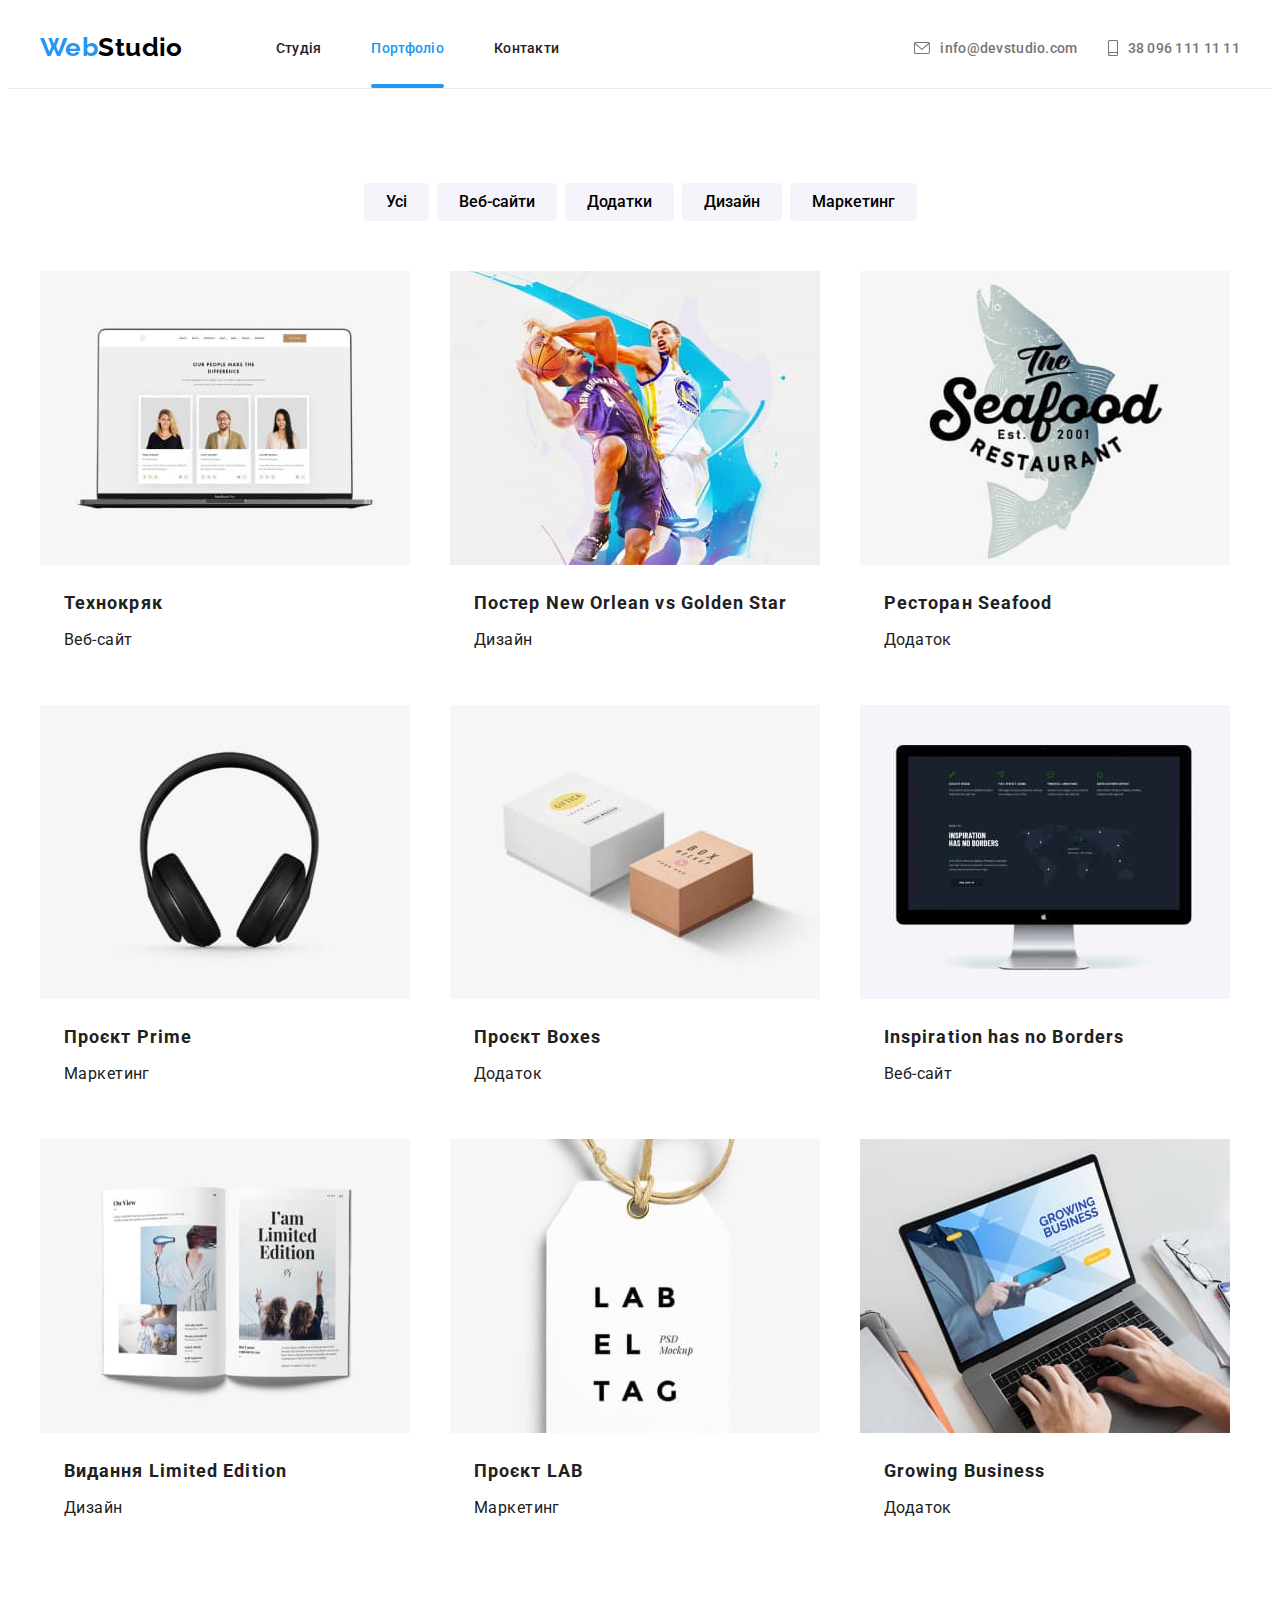
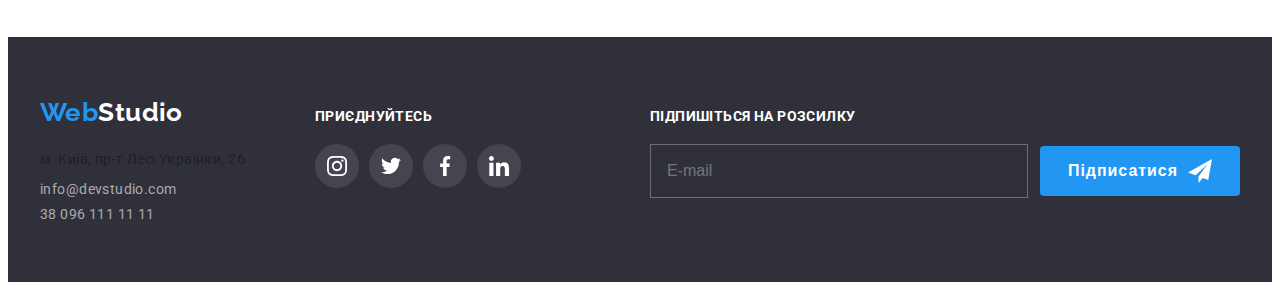
==== commit 3fb5260d: "1" ====
--- a/portfolio.html
+++ b/portfolio.html
@@ -80,7 +80,7 @@
     </li>
 </ul>
     
-<ul class="portt">
+<ul class="port">
 
     <li class="item-portfolio">
         <a class="item-portfolio-link" href="">
--- a/css/main.min.css
+++ b/css/main.min.css
@@ -1 +1 @@
-:root{--blue: #2196F3;--white: #ffffff;--gray: #757575;--footer: rgba(255, 255, 255, 0.6);--logo-blk: #000000;--fon-footer: #2F303A;--botton-two: #F5F4FA;--border: #EEEEEE;--icon-fill: #AFB1B8;--icon-footer:rgba(255, 255, 255, 0.1);--close: rgba(0, 0, 0, 0.1)}body{font-family:"Roboto",sans-serif;font-size:14px;letter-spacing:.03em;color:#212121}h1,h2,h3,h4,h5,h6,p{margin:0}ul{list-style:none;margin:0;padding:0}img{display:block}button{cursor:pointer}.text{text-decoration:none}:active,:hover,:focus{outline:0;outline-offset:0}address{font-style:normal}.is-hidden{opacity:0;pointer-events:none;visibility:0}.hide{-webkit-appearance:none;-moz-appearance:none;appearance:none}.container{width:1200px;padding-left:15px;padding-right:15px;margin:0 auto}.section{padding-top:94px;padding-bottom:94px}.web{font-family:"Raleway";font-weight:700;font-size:26px;line-height:1.1923;color:var(--blue)}.studio-white{font-family:"Raleway";font-weight:700;font-size:26px;line-height:1.1923;color:var(--white)}.logo-footer{display:block;margin-bottom:20px;text-decoration:none}.header-nav-link{text-decoration:none;color:inherit;font-weight:500;line-height:1.1428;letter-spacing:.02em;padding-top:32px;padding-bottom:32px;display:-webkit-box;display:-ms-flexbox;display:flex;position:relative;-webkit-transition:color 250ms cubic-bezier(0.4, 0, 0.2, 1);transition:color 250ms cubic-bezier(0.4, 0, 0.2, 1)}.header-nav-link:hover,.header-nav-link:focus{color:var(--blue)}.courrent{color:var(--blue)}.courrent::after{position:absolute;left:0;bottom:0;content:"";width:100%;height:4px;background-color:var(--blue);border-radius:2px}.contacts{font-weight:500;line-height:1.1428;letter-spacing:.02em;color:var(--gray);text-decoration:none;display:-webkit-box;display:-ms-flexbox;display:flex;-webkit-box-align:center;-ms-flex-align:center;align-items:center;padding-top:32px;padding-bottom:32px;-webkit-transition:color 250ms cubic-bezier(0.4, 0, 0.2, 1);transition:color 250ms cubic-bezier(0.4, 0, 0.2, 1)}.contacts:hover,.contacts:focus{color:var(--blue)}.header{border-bottom:1px solid #ececec}.nav{display:-webkit-box;display:-ms-flexbox;display:flex;margin-right:auto}.text{font-family:"Raleway";font-weight:700;font-size:26px;line-height:1.1923;color:var(--logo-blk);display:-webkit-box;display:-ms-flexbox;display:flex;margin-right:93px;padding-top:24px;padding-bottom:25px}.header-icon{margin-right:10px;fill:currentColor}.hero{font-weight:900;font-size:44px;line-height:1.3636;letter-spacing:.06em;text-transform:uppercase;color:var(--white);width:696px;margin-left:auto;margin-right:auto;text-align:center;margin-bottom:30px}.color-section{padding:200px 0;background-image:-webkit-gradient(linear, left top, left bottom, from(rgba(47, 48, 58, 0.4)), to(rgba(47, 48, 58, 0.4))),url(../images/imgsection.jpg);background-image:linear-gradient(rgba(47, 48, 58, 0.4), rgba(47, 48, 58, 0.4)),url(../images/imgsection.jpg);max-width:1600px;background-repeat:no-repeat;background-size:cover;margin:0 auto}.button-section-index{font-weight:700;font-size:16px;line-height:1.875;letter-spacing:.06em;cursor:pointer;background:var(--blue);color:var(--white);border-radius:4px;border:none;padding:10px 32px;min-width:216px;text-align:center;margin-left:auto;margin-right:auto;display:-webkit-box;display:-ms-flexbox;display:flex;-webkit-box-pack:center;-ms-flex-pack:center;justify-content:center;margin-bottom:30px}.item-perevagu{-ms-flex-preferred-size:calc(100% - 90px)/4;flex-basis:calc(100% - 90px)/4}.paragraph-title-benefits{font-weight:400;line-height:1.7142;color:var(--gray)}.section-title-benefits{font-size:14px;line-height:1.1428;margin-bottom:10px}.icon-wrap{height:120px;background-color:var(--botton-two);border-radius:4px;display:-webkit-box;display:-ms-flexbox;display:flex;-webkit-box-pack:center;-ms-flex-pack:center;justify-content:center;-webkit-box-align:center;-ms-flex-align:center;align-items:center;margin-bottom:30px}.section-paragraph{display:-webkit-box;display:-ms-flexbox;display:flex;gap:30px}.section .padding-zero{padding-top:0}.third-pad{padding-top:0}.section-title-text{font-size:36px;line-height:1.1666;margin-bottom:50px;text-align:center}.fon{background-color:var(--botton-two)}.gap-list{display:-webkit-box;display:-ms-flexbox;display:flex;gap:30px}.box-trumb{position:relative}.box-text{font-weight:700;line-height:1.1428571429;text-align:center;text-transform:uppercase;color:var(--white)}.box-block{position:absolute;left:0;bottom:0;display:-webkit-box;display:-ms-flexbox;display:flex;-webkit-box-pack:center;-ms-flex-pack:center;justify-content:center;-webkit-box-align:center;-ms-flex-align:center;align-items:center;width:370px;height:70px;background-color:rgba(47,48,58,.8)}.box-item{width:calc((100% - 60px)/3)}.section-title-text-last{font-size:36px;line-height:1.1666;margin-bottom:50px;margin-left:auto;margin-right:auto;text-align:center}.item-pers{width:calc((100% - 9px)/4);background-color:var(--white)}.profession-size{padding-bottom:30px;padding-top:30px}.section-name{font-weight:500;font-size:16px;line-height:1.1875;margin-bottom:10px;text-align:center}.profession{font-size:16px;line-height:1.1875;color:var(--gray);text-align:center;margin-bottom:16px}.team-list-icon{display:-webkit-box;display:-ms-flexbox;display:flex;-webkit-box-pack:center;-ms-flex-pack:center;justify-content:center;gap:10px}.team-icon-item{width:44px;height:44px}.team-link-icon{width:100%;height:100%;display:-webkit-box;display:-ms-flexbox;display:flex;-webkit-box-pack:center;-ms-flex-pack:center;justify-content:center;-webkit-box-align:center;-ms-flex-align:center;align-items:center;color:var(--icon-fill);border-radius:50%;background-color:rgba(0,0,0,0);-webkit-transition:fill 250ms cubic-bezier(0.4, 0, 0.2, 1),background-color 250ms cubic-bezier(0.4, 0, 0.2, 1);transition:fill 250ms cubic-bezier(0.4, 0, 0.2, 1),background-color 250ms cubic-bezier(0.4, 0, 0.2, 1)}.team-link-icon:hover,.team-link-icon:focus{color:var(--white);background-color:var(--blue)}.team-icon{fill:currentColor}.clien-list{display:-webkit-box;display:-ms-flexbox;display:flex;gap:30px}.clien-item{width:170px;height:92px}.link-clien{width:100%;height:100%;display:-webkit-box;display:-ms-flexbox;display:flex;-webkit-box-pack:center;-ms-flex-pack:center;justify-content:center;-webkit-box-align:center;-ms-flex-align:center;align-items:center;border:1px solid var(--icon-fill);border-radius:4px;color:var(--icon-fill);-webkit-transition:fill 250ms cubic-bezier(0.4, 0, 0.2, 1);transition:fill 250ms cubic-bezier(0.4, 0, 0.2, 1);-webkit-transition:border-color 250ms cubic-bezier(0.4, 0, 0.2, 1);transition:border-color 250ms cubic-bezier(0.4, 0, 0.2, 1)}.link-clien:hover,.link-clien:focus{color:var(--blue);border-color:var(--blue)}.icon-client{fill:currentColor}.hero-last-section{font-size:36px;line-height:1.1666;text-align:center;margin-bottom:50px}.footer-google{font-weight:normal;line-height:1.7142;color:var(--white);text-decoration:none;-webkit-transition:color 250ms cubic-bezier(0.4, 0, 0.2, 1);transition:color 250ms cubic-bezier(0.4, 0, 0.2, 1)}.item-footer{margin-bottom:9px}.item-footer:hover{color:var(--blue)}.footer-text{font-weight:normal;line-height:.5833;text-decoration:none;color:var(--footer);-webkit-transition:color 250ms cubic-bezier(0.4, 0, 0.2, 1);transition:color 250ms cubic-bezier(0.4, 0, 0.2, 1)}.footer-text:hover{color:var(--blue)}.footer-fon{padding:60px 0;background-color:var(--fon-footer)}.footer-soc-item{width:44px;height:44px}.footer-soc-link{width:100%;height:100%;display:-webkit-box;display:-ms-flexbox;display:flex;-webkit-box-pack:center;-ms-flex-pack:center;justify-content:center;-webkit-box-align:center;-ms-flex-align:center;align-items:center;border-radius:50%;background-color:var(--icon-footer);-webkit-transition:fill 250ms cubic-bezier(0.4, 0, 0.2, 1),background-color 250ms cubic-bezier(0.4, 0, 0.2, 1);transition:fill 250ms cubic-bezier(0.4, 0, 0.2, 1),background-color 250ms cubic-bezier(0.4, 0, 0.2, 1)}.footer-soc-link:hover,.footer-soc-link:focus{background-color:var(--blue)}.footer-soc-icon{fill:var(--white)}.footer-soc-list{display:-webkit-box;display:-ms-flexbox;display:flex;gap:10px;-webkit-box-pack:center;-ms-flex-pack:center;justify-content:center}.foter-container{display:-webkit-box;display:-ms-flexbox;display:flex;-webkit-box-align:baseline;-ms-flex-align:baseline;align-items:baseline}.benefits-footer{font-weight:700;line-height:1.1428571429;text-transform:uppercase;color:var(--white);margin-bottom:20px}.address-wrap{margin-right:70px}.label-footer{font-weight:700;line-height:1.1428571429;text-transform:uppercase;color:var(--white);margin-bottom:20px}.form-footer-input{margin-left:auto}.input-flex{display:-webkit-box;display:-ms-flexbox;display:flex;-webkit-box-pack:center;-ms-flex-pack:center;justify-content:center;-webkit-box-align:center;-ms-flex-align:center;align-items:center;gap:12px}.button-footer{padding:10px 28px;background-color:var(--blue);border:none;border-radius:4px;color:var(--white);display:-webkit-box;display:-ms-flexbox;display:flex;-webkit-box-pack:center;-ms-flex-pack:center;justify-content:center;cursor:pointer;-webkit-box-align:center;-ms-flex-align:center;align-items:center;font-weight:700;font-size:16px;line-height:1.875;gap:10px;letter-spacing:.06em}.footer-mail-input{width:358px;height:50px;border:1px solid rgba(255,255,255,.3);border-radius:4px;background-color:rgba(0,0,0,0);font-size:16px;line-height:1.25;-webkit-box-align:center;-ms-flex-align:center;align-items:center;-webkit-box-pack:center;-ms-flex-pack:center;justify-content:center;padding-left:16px;color:var(--white)}.footer-mail-input:placeholder{font-size:16px}.icon-footer-button{fill:var(--white);-webkit-box-pack:center;-ms-flex-pack:center;justify-content:center}.button-portfolio{font-family:inherit;cursor:pointer;font-weight:500;font-size:16px;line-height:1.625;background:var(--botton-two);border:none;padding:6px 22px;text-align:center;border-radius:4px;-webkit-transition:color 250ms cubic-bezier(0.4, 0, 0.2, 1),background-color 250ms cubic-bezier(0.4, 0, 0.2, 1);transition:color 250ms cubic-bezier(0.4, 0, 0.2, 1),background-color 250ms cubic-bezier(0.4, 0, 0.2, 1)}.button-portfolio:hover,.button-portfolio:focus{background-color:var(--blue);color:var(--white);-webkit-box-shadow:0px 3px 1px rgba(0,0,0,.1),0px 1px 2px rgba(0,0,0,.08),0px 2px 2px rgba(0,0,0,.12);box-shadow:0px 3px 1px rgba(0,0,0,.1),0px 1px 2px rgba(0,0,0,.08),0px 2px 2px rgba(0,0,0,.12)}.portfolio-title{font-size:18px;line-height:2;letter-spacing:.06em;margin-bottom:4px}.portfolio-paragraf{font-weight:400;font-size:16px;line-height:1.875;color:var(--gray)}.item-portfolio-link{display:block;text-decoration:none;color:inherit}.item-portfolio-link:hover,.item-portfolio-link:focus{-webkit-box-shadow:0px 1px 1px rgba(0,0,0,.12),0px 4px 4px rgba(0,0,0,.06),1px 4px 6px rgba(0,0,0,.16);box-shadow:0px 1px 1px rgba(0,0,0,.12),0px 4px 4px rgba(0,0,0,.06),1px 4px 6px rgba(0,0,0,.16)}.portfolio-thumb{position:relative;overflow:hidden}.overlay{content:"";position:absolute;width:100%;height:100%;top:0;left:0;padding:63px 44px;font-size:18px;line-height:1.55;background-color:rgba(33,150,243,.9);-webkit-transform:translateY(100%);transform:translateY(100%);-webkit-transition:-webkit-transform 250ms cubic-bezier(0.4, 0, 0.2, 1);transition:-webkit-transform 250ms cubic-bezier(0.4, 0, 0.2, 1);transition:transform 250ms cubic-bezier(0.4, 0, 0.2, 1);transition:transform 250ms cubic-bezier(0.4, 0, 0.2, 1), -webkit-transform 250ms cubic-bezier(0.4, 0, 0.2, 1);color:var(--white)}.item-portfolio:hover .overlay{-webkit-transform:translateY(0);transform:translateY(0)}.img-port{padding:20px 24px;border:1px solid var(--border);border-top:none}.portt{display:-webkit-box;display:-ms-flexbox;display:flex;gap:30px;-ms-flex-wrap:wrap;flex-wrap:wrap}.item-portfolio{width:calc((100% - 60px)/3);-webkit-transition:-webkit-box-shadow 250ms cubic-bezier(0.4, 0, 0.2, 1);transition:-webkit-box-shadow 250ms cubic-bezier(0.4, 0, 0.2, 1);transition:box-shadow 250ms cubic-bezier(0.4, 0, 0.2, 1);transition:box-shadow 250ms cubic-bezier(0.4, 0, 0.2, 1), -webkit-box-shadow 250ms cubic-bezier(0.4, 0, 0.2, 1)}.button-list{display:-webkit-box;display:-ms-flexbox;display:flex;margin-bottom:50px;gap:8px;-webkit-box-pack:center;-ms-flex-pack:center;justify-content:center}.link-item{display:-webkit-box;display:-ms-flexbox;display:flex}.header-container{gap:50px;display:-webkit-box;display:-ms-flexbox;display:flex;text-align:center}.contacts-flex{gap:30px}.backdrop{position:fixed;top:0;left:0;width:100%;height:100%;background-color:rgba(0,0,0,.2);opacity:1;-webkit-transition:opacity 250ms cubic-bezier(0.4, 0, 0.2, 1);transition:opacity 250ms cubic-bezier(0.4, 0, 0.2, 1)}.backdrop.is-hidden{opacity:0;pointer-events:none}.modal{width:528px;padding:40px;min-height:581px;background-color:#fff;border-radius:1px;position:absolute;top:50%;left:50%;border-radius:4px;-webkit-box-shadow:0px 1px 3px rgba(0,0,0,.12),0px 1px 1px rgba(0,0,0,.14),0px 2px 1px rgba(0,0,0,.2);box-shadow:0px 1px 3px rgba(0,0,0,.12),0px 1px 1px rgba(0,0,0,.14),0px 2px 1px rgba(0,0,0,.2);-webkit-transform:translate(-50%, -50%) scale(1);transform:translate(-50%, -50%) scale(1);-webkit-transition:-webkit-transform 250ms cubic-bezier(0.4, 0, 0.2, 1);transition:-webkit-transform 250ms cubic-bezier(0.4, 0, 0.2, 1);transition:transform 250ms cubic-bezier(0.4, 0, 0.2, 1);transition:transform 250ms cubic-bezier(0.4, 0, 0.2, 1), -webkit-transform 250ms cubic-bezier(0.4, 0, 0.2, 1)}.backdrop.is-hidden .modal{-webkit-transform:translate(-50%, -50%) scale(0.5);transform:translate(-50%, -50%) scale(0.5)}.modal-close{position:absolute;top:8px;right:8px;width:30px;height:30px;background-color:var(--white);border-radius:50%;cursor:pointer;border:1px solid var(--close);-webkit-transition:border 250ms cubic-bezier(0.4, 0, 0.2, 1),color 250ms cubic-bezier(0.4, 0, 0.2, 1);transition:border 250ms cubic-bezier(0.4, 0, 0.2, 1),color 250ms cubic-bezier(0.4, 0, 0.2, 1)}.modal-close:hover,.modal-close:focus{border:1px solid var(--blue);color:var(--blue)}.icon-modal{-webkit-transition:fill 250ms cubic-bezier(0.4, 0, 0.2, 1);transition:fill 250ms cubic-bezier(0.4, 0, 0.2, 1)}.icon-modal:hover,.icon-modal:focus{fill:var(--blue)}.modal-title{font-weight:700;font-size:20px;line-height:calc 1.15;text-align:center;margin-bottom:12px}.modal-input{width:100%;height:40px;border-radius:4px;border:1px solid rgba(33,33,33,.2);background-color:rgba(0,0,0,0);padding-left:42px;-webkit-transition:border 250ms cubic-bezier(0.4, 0, 0.2, 1),fill 250ms cubic-bezier(0.4, 0, 0.2, 1);transition:border 250ms cubic-bezier(0.4, 0, 0.2, 1),fill 250ms cubic-bezier(0.4, 0, 0.2, 1)}.modal-input::-webkit-input-placeholder{font-size:16px}.modal-input::-moz-placeholder{font-size:16px}.modal-input:-ms-input-placeholder{font-size:16px}.modal-input::-ms-input-placeholder{font-size:16px}.modal-input::placeholder{font-size:16px}.modal-input:hover,.modal-input:focus{border-color:var(--blue)}.modal-input:focus+.modal-icon{fill:var(--blue)}.textarea{width:100%;height:120px;border-radius:4px;border:1px solid rgba(33,33,33,.2);padding:12px 16px;font-size:12px;line-height:1.3333333333;letter-spacing:.01em;color:rgba(117,117,117,.5);margin-bottom:20px;resize:none;-webkit-transition:border 250ms cubic-bezier(0.4, 0, 0.2, 1);transition:border 250ms cubic-bezier(0.4, 0, 0.2, 1);color:#303030}.textarea:focus,.textarea:hover{border-color:var(--blue)}.input-label{font-size:12px;display:block;position:relative;-webkit-transition:border 250ms cubic-bezier(0.4, 0, 0.2, 1);transition:border 250ms cubic-bezier(0.4, 0, 0.2, 1);margin-bottom:10px}.input-label span{display:block;margin-bottom:4px;font-weight:400;letter-spacing:.01em;color:var(--gray)}.modal-icon{position:absolute;left:12px;top:50%;-webkit-transform:translateY(-50%);transform:translateY(-50%)}.input-wrap{position:relative;margin-bottom:10px}.link-modal{color:var(--blue);margin-left:3px;line-height:1.7142857143;-webkit-text-decoration-style:underline;text-decoration-style:underline;text-underline-offset:3px}.button-modal{text-align:center;padding:10px 52px;text-align:center;margin-left:auto;margin-right:auto;display:-webkit-box;display:-ms-flexbox;display:flex;-webkit-box-pack:center;-ms-flex-pack:center;justify-content:center;min-width:200px;cursor:pointer;background:var(--blue);color:var(--white);font-weight:700;font-size:16px;line-height:1.875;border:none;border-radius:4px;display:flex;-webkit-box-align:center;-ms-flex-align:center;align-items:center;text-align:center;letter-spacing:.06em;margin-top:30px}.check-text{font-size:14px;display:-webkit-box;display:-ms-flexbox;display:flex;-webkit-box-align:center;-ms-flex-align:center;align-items:center;color:var(--gray)}.check-text span{width:16px;height:15px;border:2px solid var(--logo-blk);margin-right:7px;border-radius:2px;display:-webkit-box;display:-ms-flexbox;display:flex;-webkit-box-align:center;-ms-flex-align:center;align-items:center;-webkit-box-pack:center;-ms-flex-pack:center;justify-content:center;fill:rgba(0,0,0,0)}.modal-check:checked+.check-text span{background-color:var(--blue);border:none;fill:var(--white)}.modal-field{display:-webkit-box;display:-ms-flexbox;display:flex;-webkit-box-pack:center;-ms-flex-pack:center;justify-content:center}/*# sourceMappingURL=main.min.css.map */+body{font-family:"Roboto",sans-serif;font-size:14px;letter-spacing:.03em;color:#212121}h1,h2,h3,h4,h5,h6,p{margin:0}ul{list-style:none;margin:0;padding:0}img{display:block}button{cursor:pointer}.text{text-decoration:none}:active,:hover,:focus{outline:0;outline-offset:0}address{font-style:normal}.display,.footer-soc-link,.box__block,.benefits__icon,.button-modal,.hero__button{display:-webkit-box;display:-ms-flexbox;display:flex;-webkit-box-pack:center;-ms-flex-pack:center;justify-content:center;-webkit-box-align:center;-ms-flex-align:center;align-items:center}.gap,.clients,.box,.port,.team,.benefits{display:-webkit-box;display:-ms-flexbox;display:flex;gap:30px}.hero__button{font-weight:700;font-size:16px;line-height:1.875;letter-spacing:.06em;cursor:pointer;background:#2196f3;color:#fff;border-radius:4px;border:none;padding:10px 32px;min-width:216px;margin-left:auto;margin-right:auto;margin-bottom:30px}.button-portfolio{font-family:inherit;cursor:pointer;font-weight:500;font-size:16px;line-height:1.625;background:#f5f4fa;border:none;padding:6px 22px;text-align:center;border-radius:4px;-webkit-transition:color 250ms cubic-bezier(0.4, 0, 0.2, 1),background-color 250ms cubic-bezier(0.4, 0, 0.2, 1);transition:color 250ms cubic-bezier(0.4, 0, 0.2, 1),background-color 250ms cubic-bezier(0.4, 0, 0.2, 1)}.button-portfolio:hover,.button-portfolio:focus{background-color:#2196f3;color:#fff;-webkit-box-shadow:0px 3px 1px rgba(0,0,0,.1),0px 1px 2px rgba(0,0,0,.08),0px 2px 2px rgba(0,0,0,.12);box-shadow:0px 3px 1px rgba(0,0,0,.1),0px 1px 2px rgba(0,0,0,.08),0px 2px 2px rgba(0,0,0,.12)}.button-modal{padding:10px 52px;margin-left:auto;margin-right:auto;min-width:200px;cursor:pointer;background-color:#2196f3;color:#fff;font-weight:700;font-size:16px;line-height:1.875;border:none;border-radius:4px;display:-webkit-box;display:-ms-flexbox;display:flex;-webkit-box-align:center;-ms-flex-align:center;align-items:center;text-align:center;letter-spacing:.06em;margin-top:30px}.button-footer{padding:10px 28px;background-color:#2196f3;color:#fff;border:none;border-radius:4px;cursor:pointer;-webkit-box-align:center;-ms-flex-align:center;align-items:center;font-weight:700;font-size:16px;line-height:1.875;gap:10px;letter-spacing:.06em}.footer-google{font-weight:normal;line-height:1.7142;color:var(--white);text-decoration:none;-webkit-transition:color 250ms cubic-bezier(0.4, 0, 0.2, 1);transition:color 250ms cubic-bezier(0.4, 0, 0.2, 1)}.item-footer{margin-bottom:9px}.item-footer:hover{color:var(--blue)}.is-hidden{opacity:0;pointer-events:none;visibility:0}.hide{-webkit-appearance:none;-moz-appearance:none;appearance:none}.container{width:1200px;padding-left:15px;padding-right:15px;margin:0 auto}.section{padding-top:94px;padding-bottom:94px}.web{font-family:"Raleway";font-weight:700;font-size:26px;line-height:1.1923;color:#2196f3}.studio-white{font-family:"Raleway";font-weight:700;font-size:26px;line-height:1.1923;color:#fff}.logo-footer{display:block;margin-bottom:20px;text-decoration:none}.header-nav-link{text-decoration:none;color:inherit;font-weight:500;line-height:1.1428;letter-spacing:.02em;padding-top:32px;padding-bottom:32px;display:-webkit-box;display:-ms-flexbox;display:flex;position:relative;-webkit-transition:color 250ms cubic-bezier(0.4, 0, 0.2, 1);transition:color 250ms cubic-bezier(0.4, 0, 0.2, 1)}.header-nav-link:hover,.header-nav-link:focus{color:#2196f3}.courrent{color:#2196f3}.courrent::after{position:absolute;left:0;bottom:0;content:"";width:100%;height:4px;background-color:#2196f3;border-radius:2px}.header{border-bottom:1px solid #ececec}.nav{display:-webkit-box;display:-ms-flexbox;display:flex;margin-right:auto}.text{font-family:"Raleway",sans-serif;font-weight:700;font-size:26px;line-height:1.1923;color:#000;display:-webkit-box;display:-ms-flexbox;display:flex;margin-right:93px;padding-top:24px;padding-bottom:25px}.header-icon{margin-right:10px;fill:currentColor}.contacts{font-weight:500;line-height:1.1428;letter-spacing:.02em;color:#757575;text-decoration:none;display:-webkit-box;display:-ms-flexbox;display:flex;-webkit-box-align:center;-ms-flex-align:center;align-items:center;padding-top:32px;padding-bottom:32px;-webkit-transition:color 250ms cubic-bezier(0.4, 0, 0.2, 1);transition:color 250ms cubic-bezier(0.4, 0, 0.2, 1)}.contacts:hover,.contacts:focus{color:#2196f3}.hero{font-weight:900;font-size:44px;line-height:1.3636;letter-spacing:.06em;text-transform:uppercase;color:#fff;width:696px;margin-left:auto;margin-right:auto;text-align:center;margin-bottom:30px}.color-section{padding:200px 0;background-image:-webkit-gradient(linear, left top, left bottom, from(rgba(47, 48, 58, 0.4)), to(rgba(47, 48, 58, 0.4))),url(../images/imgsection.jpg);background-image:linear-gradient(rgba(47, 48, 58, 0.4), rgba(47, 48, 58, 0.4)),url(../images/imgsection.jpg);max-width:1600px;background-repeat:no-repeat;background-size:cover;margin:0 auto}.benefits__item{-ms-flex-preferred-size:calc(100% - 90px)/4;flex-basis:calc(100% - 90px)/4}.benefits__paragraph{font-weight:400;line-height:1.7142;color:#757575}.benefits__title{font-size:14px;line-height:1.1428;font-size:14px;line-height:1.1428;margin-bottom:10px}.benefits__icon{height:120px;background-color:#f5f4fa;border-radius:4px;margin-bottom:30px}.section .padding-zero{padding-top:0}.section-title-text{font-size:36px;line-height:1.1666;margin-bottom:50px;text-align:center}.box .box__trumb,.port .box__trumb,.team .box__trumb{position:relative}.box__text{font-weight:700;line-height:1.1428571429;text-align:center;text-transform:uppercase;color:#fff}.box__block{position:absolute;left:0;bottom:0;width:370px;height:70px;background-color:rgba(47,48,58,.8)}.box__item{width:calc((100% - 60px)/3)}.box__pad{padding-top:0}.team-title{font-size:36px;line-height:1.1666;margin-bottom:50px;margin-left:auto;margin-right:auto;text-align:center}.fon{background-color:#f5f4fa}.team{width:calc((100% - 9px)/4);background-color:#fff}.team__profession{font-size:16px;line-height:1.1875;color:#757575;text-align:center;margin-bottom:16px}.team__size{padding-bottom:30px;padding-top:30px}.team__name{font-weight:500;font-size:16px;line-height:1.1875;margin-bottom:10px;text-align:center}.team-icon{gap:10px}.team-icon__item{width:44px;height:44px}.team-icon__link{width:100%;height:100%;-webkit-box-align:center;-ms-flex-align:center;align-items:center;color:var(--icon-fill);border-radius:50%;background-color:rgba(0,0,0,0);-webkit-transition:fill 250ms cubic-bezier(0.4, 0, 0.2, 1),background-color 250ms cubic-bezier(0.4, 0, 0.2, 1);transition:fill 250ms cubic-bezier(0.4, 0, 0.2, 1),background-color 250ms cubic-bezier(0.4, 0, 0.2, 1)}.team-icon__link:hover,.team-icon__link:focus{color:#fff;background-color:#2196f3}.team-icon__icon{fill:currentColor}.clients__item{width:170px;height:92px}.clients__link{width:100%;height:100%;-webkit-box-align:center;-ms-flex-align:center;align-items:center;border:1px solid #afb1b8;border-radius:4px;color:#afb1b8;-webkit-transition:fill 250ms cubic-bezier(0.4, 0, 0.2, 1);transition:fill 250ms cubic-bezier(0.4, 0, 0.2, 1);-webkit-transition:border-color 250ms cubic-bezier(0.4, 0, 0.2, 1);transition:border-color 250ms cubic-bezier(0.4, 0, 0.2, 1)}.clients__link:hover,.clients__link:focus{color:#2196f3;border-color:#2196f3}.clients__icon{fill:currentColor}.client-title{font-size:36px;line-height:1.1666;text-align:center;margin-bottom:50px}.footer-text{font-weight:normal;line-height:.5833;text-decoration:none;color:rgba(255,255,255,.6);-webkit-transition:color 250ms cubic-bezier(0.4, 0, 0.2, 1);transition:color 250ms cubic-bezier(0.4, 0, 0.2, 1)}.footer-text:hover{color:#2196f3}.footer-fon{padding:60px 0;background-color:#2f303a}.footer-soc-item{width:44px;height:44px}.footer-soc-link{width:100%;height:100%;border-radius:50%;background-color:rgba(255,255,255,.1);-webkit-transition:fill 250ms cubic-bezier(0.4, 0, 0.2, 1),background-color 250ms cubic-bezier(0.4, 0, 0.2, 1);transition:fill 250ms cubic-bezier(0.4, 0, 0.2, 1),background-color 250ms cubic-bezier(0.4, 0, 0.2, 1)}.footer-soc-link:hover,.footer-soc-link:focus{background-color:#2196f3}.footer-soc-icon{fill:#fff}.footer-soc-list{display:-webkit-box;display:-ms-flexbox;display:flex;gap:10px;-webkit-box-pack:center;-ms-flex-pack:center;justify-content:center}.foter-container{display:-webkit-box;display:-ms-flexbox;display:flex;-webkit-box-align:baseline;-ms-flex-align:baseline;align-items:baseline}.benefits-footer{font-weight:700;line-height:1.1428571429;text-transform:uppercase;color:#fff;margin-bottom:20px}.address-wrap{margin-right:70px}.label-footer{font-weight:700;line-height:1.1428571429;text-transform:uppercase;color:#fff;margin-bottom:20px}.form-footer-input{margin-left:auto}.input-flex{-webkit-box-align:center;-ms-flex-align:center;align-items:center;gap:12px}.footer-mail-input{width:358px;height:50px;border:1px solid rgba(255,255,255,.3);background-color:rgba(0,0,0,0);font-size:16px;line-height:1.25;-webkit-box-align:center;-ms-flex-align:center;align-items:center;-webkit-box-pack:center;-ms-flex-pack:center;justify-content:center;padding-left:16px;color:#fff}.footer-mail-input:placeholder{font-size:16px}.icon-footer-button{fill:#fff;-webkit-box-pack:center;-ms-flex-pack:center;justify-content:center}.portfolio-title{font-size:18px;line-height:2;letter-spacing:.06em;margin-bottom:4px}.portfolio-paragraf{font-weight:400;font-size:16px;line-height:1.875;color:var(--gray)}.item-portfolio-link{display:block;text-decoration:none;color:inherit}.item-portfolio-link:hover,.item-portfolio-link:focus{-webkit-box-shadow:0px 1px 1px rgba(0,0,0,.12),0px 4px 4px rgba(0,0,0,.06),1px 4px 6px rgba(0,0,0,.16);box-shadow:0px 1px 1px rgba(0,0,0,.12),0px 4px 4px rgba(0,0,0,.06),1px 4px 6px rgba(0,0,0,.16)}.portfolio-thumb{position:relative;overflow:hidden}.overlay{content:"";position:absolute;width:100%;height:100%;top:0;left:0;padding:63px 44px;font-size:18px;line-height:1.55;background-color:rgba(33,150,243,.9);-webkit-transform:translateY(100%);transform:translateY(100%);-webkit-transition:-webkit-transform 250ms cubic-bezier(0.4, 0, 0.2, 1);transition:-webkit-transform 250ms cubic-bezier(0.4, 0, 0.2, 1);transition:transform 250ms cubic-bezier(0.4, 0, 0.2, 1);transition:transform 250ms cubic-bezier(0.4, 0, 0.2, 1), -webkit-transform 250ms cubic-bezier(0.4, 0, 0.2, 1);color:#fff}.item-portfolio:hover .overlay{-webkit-transform:translateY(0);transform:translateY(0)}.img-port{padding:20px 24px;border:1px solid var(--border);border-top:none}.port{-ms-flex-wrap:wrap;flex-wrap:wrap}.item-portfolio{width:calc((100% - 60px)/3);-webkit-transition:-webkit-box-shadow 250ms cubic-bezier(0.4, 0, 0.2, 1);transition:-webkit-box-shadow 250ms cubic-bezier(0.4, 0, 0.2, 1);transition:box-shadow 250ms cubic-bezier(0.4, 0, 0.2, 1);transition:box-shadow 250ms cubic-bezier(0.4, 0, 0.2, 1), -webkit-box-shadow 250ms cubic-bezier(0.4, 0, 0.2, 1)}.button-list{margin-bottom:50px;gap:8px}.link-item{display:-webkit-box;display:-ms-flexbox;display:flex}.header-container{gap:50px;display:-webkit-box;display:-ms-flexbox;display:flex;text-align:center}.contacts-flex{gap:30px}.backdrop{position:fixed;top:0;left:0;width:100%;height:100%;background-color:rgba(0,0,0,.2);opacity:1;-webkit-transition:opacity 250ms cubic-bezier(0.4, 0, 0.2, 1);transition:opacity 250ms cubic-bezier(0.4, 0, 0.2, 1)}.backdrop.is-hidden{opacity:0;pointer-events:none}.modal{width:528px;padding:40px;min-height:581px;background-color:#fff;border-radius:1px;position:absolute;top:50%;left:50%;border-radius:4px;-webkit-box-shadow:0px 1px 3px rgba(0,0,0,.12),0px 1px 1px rgba(0,0,0,.14),0px 2px 1px rgba(0,0,0,.2);box-shadow:0px 1px 3px rgba(0,0,0,.12),0px 1px 1px rgba(0,0,0,.14),0px 2px 1px rgba(0,0,0,.2);-webkit-transform:translate(-50%, -50%) scale(1);transform:translate(-50%, -50%) scale(1);-webkit-transition:-webkit-transform 250ms cubic-bezier(0.4, 0, 0.2, 1);transition:-webkit-transform 250ms cubic-bezier(0.4, 0, 0.2, 1);transition:transform 250ms cubic-bezier(0.4, 0, 0.2, 1);transition:transform 250ms cubic-bezier(0.4, 0, 0.2, 1), -webkit-transform 250ms cubic-bezier(0.4, 0, 0.2, 1)}.backdrop.is-hidden .modal{-webkit-transform:translate(-50%, -50%) scale(0.5);transform:translate(-50%, -50%) scale(0.5)}.modal-close{position:absolute;top:8px;right:8px;width:30px;height:30px;background-color:var(--white);border-radius:50%;cursor:pointer;border:1px solid var(--close);-webkit-transition:border 250ms cubic-bezier(0.4, 0, 0.2, 1),color 250ms cubic-bezier(0.4, 0, 0.2, 1);transition:border 250ms cubic-bezier(0.4, 0, 0.2, 1),color 250ms cubic-bezier(0.4, 0, 0.2, 1)}.modal-close:hover,.modal-close:focus{border:1px solid var(--blue);color:var(--blue)}.icon-modal{-webkit-transition:fill 250ms cubic-bezier(0.4, 0, 0.2, 1);transition:fill 250ms cubic-bezier(0.4, 0, 0.2, 1)}.icon-modal:hover,.icon-modal:focus{fill:var(--blue)}.modal-title{font-weight:700;font-size:20px;line-height:calc 1.15;text-align:center;margin-bottom:12px}.modal-input{width:100%;height:40px;border-radius:4px;border:1px solid rgba(33,33,33,.2);background-color:rgba(0,0,0,0);padding-left:42px;-webkit-transition:border 250ms cubic-bezier(0.4, 0, 0.2, 1),fill 250ms cubic-bezier(0.4, 0, 0.2, 1);transition:border 250ms cubic-bezier(0.4, 0, 0.2, 1),fill 250ms cubic-bezier(0.4, 0, 0.2, 1)}.modal-input::-webkit-input-placeholder{font-size:16px}.modal-input::-moz-placeholder{font-size:16px}.modal-input:-ms-input-placeholder{font-size:16px}.modal-input::-ms-input-placeholder{font-size:16px}.modal-input::placeholder{font-size:16px}.modal-input:hover,.modal-input:focus{border-color:var(--blue)}.modal-input:focus+.modal-icon{fill:var(--blue)}.textarea{width:100%;height:120px;border-radius:4px;border:1px solid rgba(33,33,33,.2);padding:12px 16px;font-size:12px;line-height:1.3333333333;letter-spacing:.01em;color:rgba(117,117,117,.5);margin-bottom:20px;resize:none;-webkit-transition:border 250ms cubic-bezier(0.4, 0, 0.2, 1);transition:border 250ms cubic-bezier(0.4, 0, 0.2, 1);color:#303030}.textarea:focus,.textarea:hover{border-color:var(--blue)}.input-label{font-size:12px;display:block;position:relative;-webkit-transition:border 250ms cubic-bezier(0.4, 0, 0.2, 1);transition:border 250ms cubic-bezier(0.4, 0, 0.2, 1);margin-bottom:10px}.input-label span{display:block;margin-bottom:4px;font-weight:400;letter-spacing:.01em;color:var(--gray)}.modal-icon{position:absolute;left:12px;top:50%;-webkit-transform:translateY(-50%);transform:translateY(-50%)}.input-wrap{position:relative;margin-bottom:10px}.link-modal{color:#2196f3;margin-left:3px;line-height:1.7142857143;-webkit-text-decoration-style:underline;text-decoration-style:underline;text-underline-offset:3px}.check-text{font-size:14px;display:-webkit-box;display:-ms-flexbox;display:flex;-webkit-box-align:center;-ms-flex-align:center;align-items:center;color:#757575}.check-text span{width:16px;height:15px;border:2px solid #000;margin-right:7px;border-radius:2px;fill:rgba(0,0,0,0)}.modal-check:checked+.check-text span{background-color:#2196f3;border:none;fill:#fff}.modal-field,.button-footer,.team-icon,.team-icon__link,.clients__link,.input-flex,.button-list,.check-text span{display:-webkit-box;display:-ms-flexbox;display:flex;-webkit-box-pack:center;-ms-flex-pack:center;justify-content:center}/*# sourceMappingURL=main.min.css.map */